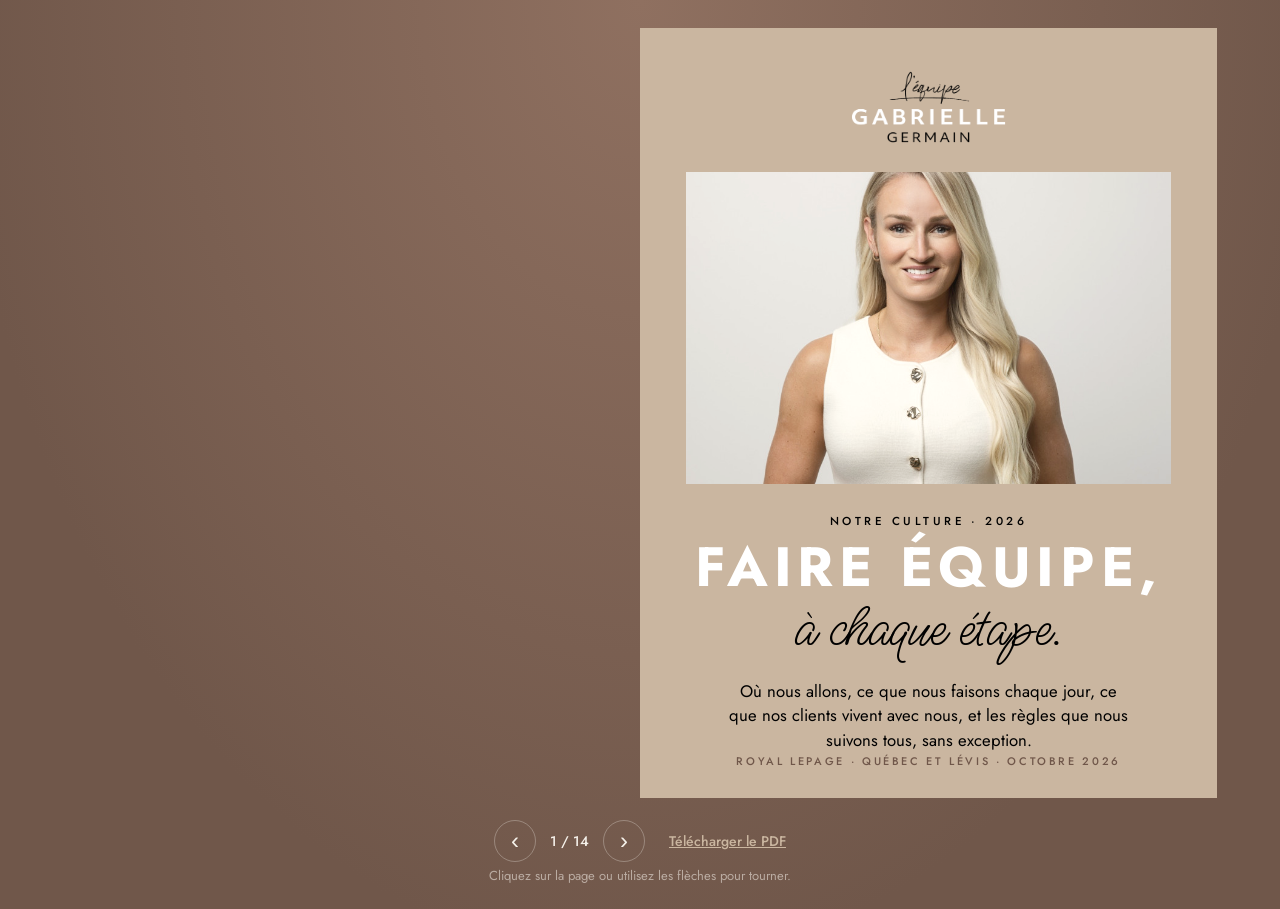
==== docs/culture/index.html @ c02a099d "Image de marque appliquée partout : feuille marque.css (titres Objektiv/Jost en capitales, accroches" ====
<!doctype html>
<html lang="fr">
<head>
<meta charset="utf-8">
<meta name="viewport" content="width=device-width, initial-scale=1">
<meta name="robots" content="noindex, nofollow">
<title>Notre culture · L'équipe Gabrielle Germain</title>
<link href="https://fonts.googleapis.com/css2?family=Jost:wght@300;400;500;600&family=Ms+Madi&family=Playfair+Display:ital,wght@0,400;0,500;0,600;0,700;1,400;1,500&display=swap" rel="stylesheet">
<link rel="stylesheet" href="../ods/magazine.css">
<link rel="stylesheet" href="culture.css">
<link rel="stylesheet" href="../../marque/marque.css">
</head>
<body>

<div class="scene">
  <div class="livre" id="livre">

    <!-- 1 · Couverture -->
    <div class="page couverture" data-density="hard">
      <div class="p-in plein">
        <img class="logo-img" src="../../marque/logo-equipe_fond-moyen.png" alt="L'équipe Gabrielle Germain">
        <div class="encart"><img src="../site/images/gabrielle-equipe.jpg" alt=""></div>
        <div class="couv-txt">
          <p class="sur">Notre culture · 2026</p>
          <h1 class="mega">Faire équipe, <i>à chaque étape.</i></h1>
          <p class="couv-sous">Où nous allons, ce que nous faisons chaque jour, ce que nos clients vivent avec nous, et les règles que nous suivons tous, sans exception.</p>
        </div>
        <p class="couv-pied">Royal LePage · Québec et Lévis · Octobre 2026</p>
      </div>
    </div>

    <!-- 2 · Sommaire -->
    <div class="page">
      <div class="p-in">
        <p class="rubrique">Dans ce numéro</p>
        <h2 class="titre">Notre culture, <i>en 8 temps.</i></h2>
        <ol class="sommaire">
          <li><span>01</span><div><b>La vision</b><small>Là où nous allons</small></div></li>
          <li><span>02</span><div><b>La mission</b><small>Ce que nous faisons chaque jour</small></div></li>
          <li><span>03</span><div><b>La promesse et le positionnement</b><small>Ce que nos clients vivent, et ce qu'on dit de nous</small></div></li>
          <li><span>04</span><div><b>Nos valeurs</b><small>Les 6 valeurs qui guident nos décisions</small></div></li>
          <li><span>05</span><div><b>Nos standards de service</b><small>Ce que chaque client peut attendre de nous</small></div></li>
          <li><span>06</span><div><b>L'expérience client</b><small>Ce que le client doit ressentir</small></div></li>
          <li><span>07</span><div><b>Notre personnalité</b><small>Comment on nous reconnaît</small></div></li>
          <li><span>08</span><div><b>Nos principes de communication</b><small>Les règles que nous suivons tous</small></div></li>
        </ol>
      </div>
      <p class="folio">02</p>
    </div>

    <!-- 3 · 01 La vision -->
    <div class="page">
      <div class="p-in plein aplat sauge">
        <div class="encart"><img src="../site/images/lac-automne.jpg" alt=""></div>
        <div class="sous-encart">
          <p class="rubrique clair">01 · La vision</p>
          <p class="citation">« Que chaque propriété de Québec et de Lévis se vende à sa pleine valeur. »</p>
          <p class="expl">Pas seulement celles de nos clients : nous voulons élever le standard de toute la région. Chaque photo, chaque vidéo, chaque prix proposé et chaque négociation sert la pleine valeur de la propriété.</p>
        </div>
      </div>
      <p class="folio clair">03</p>
    </div>

    <!-- 4 · 02 La mission -->
    <div class="page creme2">
      <div class="p-in">
        <p class="rubrique">02 · La mission</p>
        <h2 class="titre">Ce que nous faisons <i>chaque jour.</i></h2>
        <p class="grande-phrase">Faire équipe avec chaque client, à chaque étape : regarder sa propriété avec les yeux de l'acheteur, bâtir le bon plan, et livrer des résultats au-delà des attentes.</p>
      </div>
      <p class="folio">04</p>
    </div>

    <!-- 5 · 03 La promesse et le positionnement -->
    <div class="page">
      <div class="p-in">
        <p class="rubrique">03 · La promesse et le positionnement</p>
        <h2 class="titre">Ce que nos clients vivent, <i>et ce qu'on dit de nous.</i></h2>
        <div class="cartes">
          <div class="carte"><p class="lbl">Notre promesse</p><h3>« Faire équipe, à chaque étape. »</h3><p>Ce que chaque client vit avec nous, de la première rencontre à la remise des clés.</p></div>
          <div class="carte sauge"><p class="lbl">Notre positionnement</p><h3>« Elle a les outils pour vendre ma propriété, peu importe laquelle. »</h3><p>La phrase que nous voulons entendre dans la bouche de nos clients et des gens de Québec et de Lévis.</p></div>
          <div class="carte toffee"><p class="lbl">Notre façon de faire</p><h3>« On voit votre maison comme l'acheteur la verra. »</h3><p>Avant les photos, avant le prix, nous regardons la propriété avec les yeux de l'acheteur : ce qui lui donne de la valeur, ce qui lui en enlève, ce qu'on peut améliorer.</p></div>
        </div>
      </div>
      <p class="folio">05</p>
    </div>

    <!-- 6 · L'emboîtement -->
    <div class="page encre">
      <div class="p-in">
        <p class="rubrique clair">03 · Comment tout s'emboîte</p>
        <h2 class="titre clair">Une seule histoire, <i>quatre étages.</i></h2>
        <div class="emboite">
          <div><b>Vision</b><span>où nous allons</span></div>
          <div><b>Mission</b><span>ce que nous faisons chaque jour</span></div>
          <div><b>Promesse</b><span>ce que le client vit</span></div>
          <div><b>Positionnement</b><span>ce qu'on dit de nous</span></div>
        </div>
      </div>
      <p class="folio clair">06</p>
    </div>

    <!-- 7 · 04 Nos valeurs -->
    <div class="page creme2">
      <div class="p-in">
        <p class="rubrique">04 · Nos valeurs</p>
        <h2 class="titre">Les 6 valeurs <i>qui guident nos décisions.</i></h2>
        <div class="valeurs6">
          <div><b>Service de qualité, au standard</b><span class="def">Le même niveau d'excellence pour chaque client, peu importe le prix de la propriété.</span><span class="voit">Nos standards de service, appliqués à tous.</span></div>
          <div><b>Ambition</b><span class="def">Nous visons plus haut, pour nos clients et pour nous.</span><span class="voit">Nous cherchons le meilleur prix, pas le plus rapide. Nous nous fixons des objectifs.</span></div>
          <div><b>Équilibre de vie</b><span class="def">Performer sans s'oublier : famille, entraînement, santé.</span><span class="voit">Nous le montrons : la famille, le sport, le vrai quotidien.</span></div>
          <div><b>Proximité</b><span class="def">Une relation humaine, accessible, authentique.</span><span class="voit">Nous répondons vite, nous rassurons, nous expliquons simplement.</span></div>
          <div><b>Engagement</b><span class="def">Présents à chaque étape, jusqu'au bout.</span><span class="voit">De la première rencontre au suivi après la vente.</span></div>
          <div><b>Confiance</b><span class="def">Nous disons les vraies affaires et nous tenons parole.</span><span class="voit">Transparence sur le prix, les délais et les risques.</span></div>
        </div>
      </div>
      <p class="folio">07</p>
    </div>

    <!-- 8 · Nos forces -->
    <div class="page">
      <div class="p-in aplat rose">
        <p class="rubrique clair">04 · Nos forces</p>
        <div class="forces"><span>Proactivité</span><span>Expertise</span><span>Engagement</span></div>
        <p class="texte encre fin">Ce que nous apportons à chaque client, en plus de nos valeurs.</p>
      </div>
      <p class="folio clair">08</p>
    </div>

    <!-- 9 · 05 Nos standards de service -->
    <div class="page">
      <div class="p-in">
        <p class="rubrique">05 · Nos standards de service</p>
        <h2 class="titre">Ce que chaque client <i>peut attendre de nous.</i></h2>
        <ol class="standards">
          <li><span>1</span><div><b>Réponse rapide <span class="aconf">Délai à confirmer</span></b><p>Tout nouveau contact est appelé ou texté le jour même, idéalement dans l'heure ouvrable.</p></div></li>
          <li><span>2</span><div><b>Mise en marché complète, toujours</b><p>Photos HD, vidéo, drone et diffusion sur les réseaux pour chaque inscription.</p></div></li>
          <li><span>3</span><div><b>Retour après chaque visite <span class="aconf">Délai à confirmer</span></b><p>Le vendeur reçoit les commentaires des visiteurs sous 24 à 48 h.</p></div></li>
          <li><span>4</span><div><b>Mise à jour hebdomadaire <span class="aconf">À confirmer</span></b><p>Chaque vendeur reçoit un bilan au moins une fois par semaine.</p></div></li>
          <li><span>5</span><div><b>Un plan clair</b><p>Chaque acheteur repart de la première rencontre avec un plan : budget, secteurs, échéancier.</p></div></li>
          <li><span>6</span><div><b>Après la vente <span class="aconf">À confirmer</span></b><p>Un suivi après la remise des clés, et une demande d'avis Google.</p></div></li>
        </ol>
      </div>
      <p class="folio">09</p>
    </div>

    <!-- 10 · 06 L'expérience client -->
    <div class="page">
      <div class="p-in plein aplat toffee">
        <div class="encart"><img src="../site/images/couple.jpg" alt=""></div>
        <div class="sous-encart">
          <p class="rubrique clair">06 · L'expérience client</p>
          <div class="mots grands"><span>à l'aise</span><span>ensemble</span><span>clair</span></div>
          <p class="texte encre">Le client est à l'aise, nous avançons ensemble, et tout est clair.</p>
          <p class="parole">« On devient une équipe : il faut qu'on s'apprécie, et on avance ensemble. »</p>
        </div>
      </div>
      <p class="folio clair">10</p>
    </div>

    <!-- 11 · 07 Notre personnalité -->
    <div class="page">
      <div class="p-in">
        <p class="rubrique">07 · Notre personnalité</p>
        <h2 class="titre">Comment on <i>nous reconnaît.</i></h2>
        <div class="mots"><span>sérieuse</span><span>chaleureuse</span><span>énergique</span><span>accomplie</span></div>
        <p class="texte">Des gens ambitieux, en équilibre, qui bougent, comme nos clients.</p>
        <p class="texte">Gabrielle reste le visage principal, et l'équipe apparaît régulièrement : c'est la promesse « Faire équipe ».</p>
        <div class="jamais">
          <div><b>Jamais</b><span>« vendeur sous pression »</span></div>
          <div><b>Jamais</b><span>« cute »</span></div>
        </div>
      </div>
      <p class="folio">11</p>
    </div>

    <!-- 12 · 08 Principes (1 et 2) -->
    <div class="page creme2">
      <div class="p-in">
        <p class="rubrique">08 · Nos principes de communication</p>
        <h2 class="titre">Les règles <i>que nous suivons tous.</i></h2>
        <div class="principe">
          <span class="n">Principe 1</span>
          <h3>Parler d'abord de ce qui inquiète</h3>
          <p>Chaque publication commence par une inquiétude que la personne vit déjà (le coût d'un courtier, la facture après l'achat, se retrouver seule devant tant de décisions, le prix à Québec). Puis l'équipe arrive comme la solution.</p>
          <p>Une seule action à la fin : enregistrer, partager, activer l'Alerte ou nous écrire.</p>
        </div>
        <div class="principe">
          <span class="n">Principe 2</span>
          <h3>La voix de l'équipe</h3>
          <p>Toujours le vouvoiement, des phrases courtes. Chaleureuse et posée, jamais vendeuse ni alarmiste. Aucune promesse de résultat, aucun chiffre sans sa source. On ne parle jamais d'un autre courtier. « ✨ » comme petite signature.</p>
        </div>
      </div>
      <p class="folio">12</p>
    </div>

    <!-- 13 · 08 Principes (3) -->
    <div class="page">
      <div class="p-in">
        <p class="rubrique">08 · Nos principes de communication</p>
        <h2 class="titre">Jamais <i>sans accord.</i></h2>
        <div class="principe seul">
          <span class="n">Principe 3</span>
          <p>Le nom, le visage ou le témoignage d'un client : seulement avec son accord écrit.</p>
          <p>L'adresse d'un client : jamais.</p>
          <p>La propriété d'un autre courtier : seulement avec son accord.</p>
          <p>Toujours la mention OACIQ (nom, titre, agence) sur ce qui est promotionnel.</p>
        </div>
        <div class="cta"><p>À retenir</p><b>Faire équipe, à chaque étape.</b></div>
      </div>
      <p class="folio">13</p>
    </div>

    <!-- 14 · Dos -->
    <div class="page couverture dos" data-density="hard">
      <div class="p-in dos-in">
        <img class="logo-img" src="../../marque/logo-equipe_fond-moyen.png" alt="L'équipe Gabrielle Germain">
        <p class="dos-sign">Faire équipe, à chaque étape.</p>
        <p class="dos-site">L'équipe Gabrielle Germain · Royal LePage · Québec et Lévis</p>
      </div>
    </div>

  </div>
</div>

<nav class="commandes" aria-label="Pages">
  <button type="button" id="prec" aria-label="Page précédente">‹</button>
  <span id="compteur">1 / 14</span>
  <button type="button" id="suiv" aria-label="Page suivante">›</button>
  <a id="pdf" href="?impression">Télécharger le PDF</a>
</nav>
<p class="astuce">Cliquez sur la page ou utilisez les flèches pour tourner.</p>

<script src="../vendor/page-flip.browser.js"></script>
<script>
(function () {
  var impression = /[?&]impression/.test(location.search);
  if (impression) {
    document.body.classList.add('impression');
    window.addEventListener('load', function () { setTimeout(function () { window.print(); }, 600); });
    return;
  }
  var livre = document.getElementById('livre');
  var pages = livre.querySelectorAll('.page');
  var flip = new St.PageFlip(livre, {
    width: 560, height: 747, size: 'stretch',
    minWidth: 260, maxWidth: 760, minHeight: 347, maxHeight: 1013,
    showCover: true, usePortrait: true, mobileScrollSupport: true,
    maxShadowOpacity: 0.35, drawShadow: true, flippingTime: 700
  });
  flip.loadFromHTML(pages);
  var compteur = document.getElementById('compteur');
  function maj() { compteur.textContent = (flip.getCurrentPageIndex() + 1) + ' / ' + flip.getPageCount(); }
  flip.on('flip', maj); flip.on('changeOrientation', maj); maj();
  document.getElementById('prec').addEventListener('click', function () { flip.flipPrev(); });
  document.getElementById('suiv').addEventListener('click', function () { flip.flipNext(); });
  document.addEventListener('keydown', function (e) {
    if (e.key === 'ArrowRight') flip.flipNext();
    if (e.key === 'ArrowLeft') flip.flipPrev();
  });
})();
</script>
</body>
</html>
---- docs/ods/magazine.css ----
/* Magazine — Guide des normes de l'image de marque 2021 + gabarits 2025 :
   aplats toffee / sauge / pastel rosé, photo en encart, titres en capitales + accroche manuscrite noire. */
:root{
  --toffee:#CAB6A0; --toffee-f:#B59981; --sauge:#9FACA4; --sauge-f:#81968C;
  --rose:#DCA39A; --rose-f:#CE817B; --creme:#F5F1EA; --titre:#8F7060; --brun:#70574A;
  --encre:#000; --blanc:#FFFFFF;
  --creme2:rgba(202,182,160,.26); --rosep:rgba(220,163,154,.24); --saugep:rgba(159,172,164,.26); --ligne:#CAB6A0;
  --rosef:var(--titre); --doux:var(--brun);
  --pf:'Playfair Display',Georgia,serif; --jo:Jost,system-ui,sans-serif; --al:'Ms Madi',cursive;
}
*{box-sizing:border-box}
html,body{margin:0}
body{background:radial-gradient(ellipse at top,#8F7060 0%,#70574A 75%);min-height:100vh;color:var(--brun);font-family:var(--jo);display:flex;flex-direction:column;align-items:center;overflow-x:hidden}
.scene{width:min(1520px,96vw,calc((100vh - 130px) * 1.5));margin:28px auto 8px;flex:none}
.livre{margin:0 auto}

/* Une page : tout est proportionnel à sa largeur (cqw) */
.page{background:var(--blanc);overflow:hidden;container-type:inline-size;position:relative}
.page.creme2{background:var(--creme2)}
.page.encre,.aplat.sauge{background:var(--sauge);color:var(--encre)}
.aplat.toffee{background:var(--toffee);color:var(--encre)}
.aplat.rose{background:var(--rose);color:var(--encre)}
.p-in{position:absolute;inset:0;padding:8cqw 8cqw 9cqw;font-size:2.55cqw;line-height:1.5;display:flex;flex-direction:column}
.p-in.plein{padding:0}
.folio{position:absolute;bottom:3.4cqw;right:5cqw;margin:0;font:500 2.1cqw var(--jo);letter-spacing:.2em;color:var(--titre)}
.page:nth-child(even) .folio{right:auto;left:5cqw}
.folio.clair{color:rgba(0,0,0,.55)}
.fond{position:absolute;inset:0;width:100%;height:100%;object-fit:cover}
.voile{position:absolute;inset:0;background:linear-gradient(180deg,rgba(112,87,74,.55) 0%,rgba(112,87,74,.15) 40%,rgba(112,87,74,.75) 100%)}
.voile.bas{background:linear-gradient(180deg,rgba(112,87,74,.05) 30%,rgba(112,87,74,.88) 100%)}
.clair{color:var(--blanc)!important}
.clair-doux{color:var(--encre);margin-top:auto}

.rubrique{font:500 1.95cqw var(--jo);letter-spacing:.3em;text-transform:uppercase;color:var(--titre);margin:0 0 2cqw}
.rubrique::after{content:'';display:block;width:16cqw;height:1.6cqw;margin-top:1cqw;background:url(../../marque/trait-long-toffee-fonce.png) left center/contain no-repeat}
.rubrique.clair{color:var(--encre)!important}
.rubrique.clair::after{background-image:url(../../marque/trait-court-noir.png);width:9cqw}
.titre{font:700 5.6cqw/1.08 var(--pf);text-transform:uppercase;margin:0 0 3.4cqw;color:var(--titre)}
.titre i,.mega i{display:block;font:400 6.4cqw/1.05 var(--al);text-transform:none;font-style:normal;color:var(--encre);margin-top:.4cqw;letter-spacing:0}
.mega{font:700 9.6cqw/1 var(--pf);text-transform:uppercase;margin:0;color:var(--blanc)}
.mega i{font-size:10.5cqw}
.titre i.en-ligne{display:inline;font-size:8cqw;margin-left:1.2cqw}
.lbl{font:500 1.85cqw var(--jo);letter-spacing:.24em;text-transform:uppercase;color:var(--titre);margin:3.2cqw 0 1.4cqw}
.chapeau{font:400 3.4cqw/1.45 var(--pf);font-style:italic;color:var(--brun);margin:0}
.citation{font:600 4.4cqw/1.3 var(--pf);color:var(--brun);margin:0 0 3cqw;padding-left:3cqw;border-left:.6cqw solid var(--rose)}
.petit{font-size:2cqw;color:var(--doux);margin-top:auto}
.aconf{display:inline-block;font:600 1.5cqw var(--jo);letter-spacing:.08em;text-transform:uppercase;background:var(--rosep);color:var(--brun);border-radius:99px;padding:.3cqw 1.4cqw;vertical-align:.3cqw;margin-left:.6cqw}

/* Logo officiel (PNG du dossier Image de marque) */
.logo-img{display:block;width:30cqw;height:auto;margin:0 auto}

/* Photo en encart sur aplat, avec le filtre chaud de la marque (#C9B59F) */
.encart{position:absolute;left:8cqw;right:8cqw;top:8cqw;height:58cqw;overflow:hidden}
.encart img{width:100%;height:100%;object-fit:cover;display:block;filter:sepia(.12) saturate(.92)}
.encart::after{content:'';position:absolute;inset:0;background:#C9B59F;mix-blend-mode:soft-light;opacity:.55}

/* Couverture */
.couverture{background:var(--toffee)}
.couverture .logo-img{position:absolute;top:6cqw;left:35cqw}
.couverture .encart{top:25cqw;height:54cqw}
.couv-txt{position:absolute;left:8cqw;right:8cqw;top:84cqw;text-align:center;color:var(--encre)}
.sur{font:500 2cqw var(--jo);letter-spacing:.3em;text-transform:uppercase;margin:0 0 2cqw}
.couv-sous{font:400 2.9cqw/1.45 var(--jo);color:var(--encre);max-width:84%;margin:3cqw auto 0}
.couv-pied{position:absolute;left:0;right:0;bottom:5cqw;text-align:center;margin:0;font:500 1.9cqw var(--jo);letter-spacing:.24em;text-transform:uppercase;color:var(--brun)}

/* Mot de Gabrielle */
.mot{display:grid;grid-template-columns:34% 1fr;gap:5cqw;align-items:start;margin-top:2cqw}
.portrait{width:100%;aspect-ratio:3/4;object-fit:cover;border-radius:0;box-shadow:2cqw 2cqw 0 var(--toffee);filter:sepia(.1) saturate(.94)}
.mot p{margin:0 0 2.2cqw}
.lettrine{font:500 3.5cqw/1.4 var(--pf);color:var(--brun)}
.lettrine::first-letter{font-size:9cqw;float:left;line-height:.85;margin:.6cqw 1.4cqw 0 0;color:var(--rose)}
.signature{font:400 8cqw var(--al)!important;color:var(--encre);margin:2cqw 0 0!important;line-height:1}
.titre-sign{font-size:1.9cqw;color:var(--doux);letter-spacing:.04em}

/* Mission et valeurs */
.bloc-mission{background:var(--blanc);border-radius:0;padding:3cqw 3.4cqw}
.bloc-mission .lbl{margin-top:0}
.bloc-mission p{margin:0}
.valeurs{display:grid;grid-template-columns:repeat(2,1fr);gap:1.6cqw}
.valeurs div{background:var(--blanc);border-top:.6cqw solid var(--rose);border-radius:0;padding:2cqw 2.4cqw}
.valeurs div:nth-child(4n+2),.valeurs div:nth-child(4n+3){border-top-color:var(--sauge)}
.valeurs b{display:block;font:600 3cqw var(--pf);color:var(--brun)}
.valeurs span{display:block;font-size:2.2cqw;color:var(--doux);margin-top:.4cqw}

/* Problématique */
.questions{list-style:none;padding:0;margin:2cqw 0;display:grid;gap:3cqw}
.questions li{display:flex;gap:3cqw;align-items:baseline}
.questions span{font:700 9cqw/1 var(--pf);color:var(--blanc)}
.questions p{margin:0;font:500 4.4cqw/1.25 var(--pf);font-style:italic;color:var(--encre)}

/* Offre */
.inclus{list-style:none;padding:0;margin:0;display:grid;gap:1.8cqw}
.inclus li{padding-left:5cqw;position:relative;font-size:2.35cqw;color:var(--doux)}
.inclus li::before{content:'';position:absolute;left:0;top:.6cqw;width:2.6cqw;height:2.6cqw;border-radius:50%;background:var(--rosep);box-shadow:inset 0 0 0 .5cqw var(--rose)}
.inclus b{display:block;color:var(--brun);font-weight:600;font-size:2.6cqw}

/* Outils */
.outils,.promesse{position:absolute;left:8cqw;right:8cqw;top:71cqw}
.outils .titre{font-size:4.6cqw}.outils .titre i{font-size:5.6cqw}
.outils-liste{display:flex;flex-wrap:wrap;gap:1.6cqw}
.outils-liste span{font:500 2.2cqw var(--jo);color:var(--brun);background:var(--creme);border-radius:0;padding:1.1cqw 2.4cqw}

/* Processus et plan */
.etapes,.plan{list-style:none;padding:0;margin:0;display:grid;gap:2.4cqw}
.etapes li,.plan li{display:grid;grid-template-columns:12cqw 1fr;gap:3cqw;align-items:start;border-top:1px solid var(--ligne);padding-top:2.2cqw}
.etapes span{font:700 7cqw/1 var(--pf);color:var(--rose)}
.plan span{font:500 2cqw var(--jo);letter-spacing:.14em;text-transform:uppercase;color:var(--titre);padding-top:.8cqw}
.etapes b,.plan b{font:600 3.2cqw/1.25 var(--pf);color:var(--brun)}
.etapes p,.plan p{margin:.6cqw 0 0;font-size:2.3cqw;color:var(--doux)}
.plan{gap:1.6cqw}.plan li{padding-top:1.6cqw}

/* Tarifs */
.tarif{background:var(--sauge);color:var(--encre);border-radius:0;padding:4cqw;text-align:center;margin-top:1cqw}
.tarif-chiffre{font:700 11cqw/1 var(--pf);margin:0;color:var(--blanc)}
.tarif-chiffre small{font-size:4cqw;color:var(--blanc)}
.tarif-sous{margin:1.6cqw 0 0;color:var(--encre)}
.facteurs{display:grid;grid-template-columns:repeat(2,1fr);gap:1.6cqw}
.facteurs div{background:var(--blanc);border-radius:0;padding:2.2cqw 2.6cqw;font-size:2.4cqw}
.facteurs b{font-weight:500}

/* Entente */
.engagements,.demandes{list-style:none;padding:0;margin:0;display:grid;gap:1.5cqw}
.engagements li{padding-left:5cqw;position:relative;font-size:2.45cqw}
.engagements li::before{content:'✓';position:absolute;left:0;top:-.2cqw;color:var(--rose-f);font-weight:600;font-size:3cqw}
.demandes li{padding-left:5cqw;position:relative;font-size:2.4cqw;color:var(--doux)}
.demandes li::before{content:'';position:absolute;left:.6cqw;top:1.4cqw;width:2cqw;height:.5cqw;background:var(--rose);border-radius:1cqw}

/* Preuves */
.chiffres{display:grid;grid-template-columns:repeat(3,1fr);gap:1.6cqw;margin-bottom:2.4cqw}
.chiffres div{background:var(--toffee);border-radius:0;padding:2cqw;text-align:center}
.chiffres div:nth-child(2){background:var(--sauge)}.chiffres div:nth-child(3){background:var(--rose)}
.chiffres b{display:block;font:700 5.4cqw/1.1 var(--pf);color:var(--blanc)}
.chiffres span{color:var(--encre)!important}
.chiffres span{font-size:1.9cqw;color:var(--doux)}
.ventes{width:100%;border-collapse:collapse;font-size:2.05cqw}
.ventes th{text-align:left;font:600 1.6cqw var(--jo);letter-spacing:.14em;text-transform:uppercase;color:var(--titre);padding:0 0 1cqw;border-bottom:1px solid var(--ligne)}
.ventes td{padding:.85cqw 0;border-bottom:1px solid var(--ligne)}
.ventes td:nth-child(3){font-weight:600}
.temoin{margin:0 0 2.4cqw;font:400 2.6cqw/1.5 var(--pf);font-style:italic;color:var(--brun);position:relative}
.temoin.grand{font-size:3.3cqw;color:var(--brun);padding-top:5cqw}
.temoin.grand::before{content:'“';position:absolute;top:-3cqw;left:-1cqw;font:500 14cqw/1 var(--pf);color:var(--rose)}
.temoin cite{display:block;margin-top:1.2cqw;font:500 1.9cqw var(--jo);font-style:normal;letter-spacing:.2em;text-transform:uppercase;color:var(--titre)}
.distinctions{display:grid;grid-template-columns:repeat(2,1fr);gap:1.4cqw}
.distinctions div{background:var(--blanc);border-radius:0;padding:1.8cqw 2.2cqw}
.distinctions b{display:block;font:600 3cqw var(--pf);color:var(--brun)}
.distinctions span{font-size:2cqw;color:var(--doux)}

/* Promesse */
.promesse-mots{display:flex;gap:1.6cqw;margin:4cqw 0 3cqw}
.promesse-mots span{font:600 3cqw var(--pf);text-transform:uppercase;letter-spacing:.04em;color:var(--brun);background:var(--creme);padding:1.1cqw 2.6cqw}
.promesse .mega{font-size:7.6cqw}.promesse .mega i{font-size:8.4cqw}

/* Investissement */
.invest{background:var(--creme2);border-radius:0;padding:2.2cqw 2.8cqw;margin-top:2.6cqw;font-size:2.35cqw}
.invest p{margin:0}
.cta{margin-top:auto;background:var(--toffee);color:var(--encre);border-radius:0;padding:3cqw 3.4cqw;display:flex;flex-direction:column;gap:.6cqw}
.cta p{margin:0;font:500 1.8cqw var(--jo);letter-spacing:.24em;text-transform:uppercase;color:var(--encre)}
.cta b{font:700 4.2cqw var(--pf);text-transform:uppercase;color:var(--blanc)}

/* Dos */
.dos-in{background:var(--toffee);color:var(--encre);align-items:center;justify-content:center;text-align:center;gap:4cqw}
.dos-in .logo-img{width:36cqw}
.dos-sign{font:400 7.4cqw var(--al);color:var(--encre);margin:0}
.dos-in::after{content:'';position:absolute;left:0;right:0;bottom:0;height:14cqw;background:url(../../marque/motif-maison-twist-horizontal-toffee.png) center/90cqw auto repeat-x}
.contacts{display:grid;gap:3cqw}
.contacts div{display:flex;flex-direction:column;gap:.4cqw}
.contacts b{font:700 3.2cqw var(--pf);text-transform:uppercase;letter-spacing:.03em;color:var(--blanc)}
.contacts span{font-size:2.2cqw;color:var(--encre)}
.dos-site{font:500 2cqw var(--jo);letter-spacing:.24em;text-transform:uppercase;color:var(--brun);margin:0;position:relative;z-index:1}

/* Commandes */
.commandes{display:flex;align-items:center;gap:14px;margin:14px 0 4px;color:var(--creme);font:500 14px var(--jo)}
.commandes button{width:42px;height:42px;border-radius:50%;border:1px solid rgba(245,241,234,.3);background:transparent;color:var(--creme);font-size:24px;line-height:1;cursor:pointer}
.commandes button:hover{background:rgba(245,241,234,.1)}
.commandes a{color:var(--toffee);margin-left:10px}
.astuce{color:rgba(245,241,234,.55);font:400 13px var(--jo);margin:0 0 24px;text-align:center;padding:0 16px}
@media (max-width:640px){.scene{margin-top:16px}}

/* Version PDF : toutes les pages, une par feuille */
body.impression{background:#fff;display:block}
body.impression .commandes,body.impression .astuce{display:none}
body.impression .scene{width:auto;margin:0}
body.impression .page{width:560px;height:747px;margin:0 auto 24px;box-shadow:0 0 0 1px #CAB6A0}
@media print{
  @page{size:5.6in 7.47in;margin:0}
  body.impression .page{width:5.6in;height:7.47in;margin:0;box-shadow:none;break-after:page;-webkit-print-color-adjust:exact;print-color-adjust:exact}
}

@media (max-width:700px){.scene{width:min(96vw,calc((100vh - 130px) * .75))}}
---- docs/culture/culture.css ----
/* Culture en magazine : s'appuie sur ../ods/magazine.css, ajoute seulement ce qui est propre à ce document. */
.sous-encart{position:absolute;left:8cqw;right:8cqw;top:69cqw;bottom:9cqw;display:flex;flex-direction:column}
.sous-encart .titre{color:var(--encre)}
.sous-encart .citation{color:var(--encre);border-left-color:var(--blanc);font-size:3.9cqw}
.expl{font-size:2.45cqw;color:var(--encre);margin:0}

/* Sommaire */
.sommaire{list-style:none;padding:0;margin:1cqw 0 0;display:grid;gap:0}
.sommaire li{display:grid;grid-template-columns:9cqw 1fr;gap:2cqw;align-items:baseline;border-top:1px solid var(--ligne);padding:1.9cqw 0}
.sommaire li:last-child{border-bottom:1px solid var(--ligne)}
.sommaire span{font:700 4.6cqw/1 var(--pf);color:var(--rose)}
.sommaire b{display:block;font:600 3cqw/1.2 var(--pf);color:var(--brun)}
.sommaire small{display:block;font-size:2.05cqw;color:var(--doux);margin-top:.4cqw}

/* Mission : une seule grande phrase */
.grande-phrase{font:600 5.2cqw/1.25 var(--pf);color:var(--brun);margin:auto 0;padding-left:4cqw;border-left:.8cqw solid var(--rose)}
.grande-phrase::before{content:'“';display:block;font:500 16cqw/.6 var(--pf);color:var(--rose);margin:0 0 1cqw -1cqw}

/* Cartes */
.cartes{display:grid;gap:2cqw}
.cartes.deux{grid-template-columns:1fr 1fr}
.carte{background:var(--blanc);border-top:.6cqw solid var(--rose);padding:2.6cqw 3cqw}
.carte.sauge{border-top-color:var(--sauge)}
.carte.toffee{border-top-color:var(--toffee)}
.carte .lbl{margin-top:0}
.carte h3{font:600 3.2cqw/1.3 var(--pf);color:var(--brun);margin:0 0 1.2cqw}
.carte p{margin:0 0 1cqw;font-size:2.25cqw;color:var(--doux)}
.carte p:last-child{margin-bottom:0}

/* L'emboîtement vision → positionnement */
.emboite{display:grid;gap:2cqw;margin-top:auto}
.emboite div{display:flex;justify-content:space-between;align-items:baseline;gap:3cqw;background:var(--blanc);padding:2.6cqw 3.4cqw}
.emboite div:nth-child(2){margin-left:5cqw}.emboite div:nth-child(3){margin-left:10cqw}.emboite div:nth-child(4){margin-left:15cqw}
.emboite b{font:700 3.6cqw var(--pf);text-transform:uppercase;color:var(--brun)}
.emboite span{font-size:2.3cqw;color:var(--encre);text-align:right}

/* Valeurs */
.valeurs6{display:grid;grid-template-columns:1fr 1fr;gap:1.8cqw}
.valeurs6 div{background:var(--blanc);border-top:.6cqw solid var(--rose);padding:2.2cqw 2.6cqw}
.valeurs6 div:nth-child(4n+2),.valeurs6 div:nth-child(4n+3){border-top-color:var(--sauge)}
.valeurs6 b{display:block;font:600 2.9cqw/1.2 var(--pf);color:var(--brun);margin-bottom:.8cqw}
.valeurs6 .def{display:block;font-size:2.15cqw;color:var(--brun);margin-bottom:.8cqw}
.valeurs6 .voit{display:block;font-size:1.95cqw;color:var(--doux);font-style:italic}

/* Forces */
.forces{display:flex;flex-direction:column;gap:3cqw;margin:auto 0 5cqw}
.forces span:nth-child(2){padding-left:8cqw}.forces span:nth-child(3){padding-left:16cqw}
.texte.fin{margin-bottom:auto}
.forces span{font:700 7.4cqw/1 var(--pf);text-transform:uppercase;color:var(--blanc)}

/* Mots (expérience, personnalité) */
.mots{display:flex;flex-wrap:wrap;gap:1.6cqw;margin:2cqw 0 3.4cqw}
.mots span{font:600 3.2cqw var(--pf);text-transform:uppercase;letter-spacing:.04em;color:var(--brun);background:var(--creme);padding:1.2cqw 2.8cqw}
.mots.grands span{font-size:4.6cqw;background:var(--blanc)}
.texte{font-size:2.55cqw;color:var(--brun);margin:0 0 2cqw}
.texte.encre{color:var(--encre)}
.parole{font:400 3.3cqw/1.45 var(--pf);font-style:italic;color:var(--encre);margin:0}

/* Personnalité : jamais… */
.jamais{display:flex;gap:2cqw;margin-top:auto}
.jamais div{flex:1;background:var(--creme2);padding:2.4cqw 2.8cqw}
.jamais b{display:block;font:500 1.8cqw var(--jo);letter-spacing:.2em;text-transform:uppercase;color:var(--titre);margin-bottom:.6cqw}
.jamais span{font:600 3cqw var(--pf);color:var(--brun)}

/* Standards (variante de .plan) */
.standards{list-style:none;padding:0;margin:0;display:grid;gap:1.7cqw}
.standards li{display:grid;grid-template-columns:8cqw 1fr;gap:2.6cqw;align-items:start;border-top:1px solid var(--ligne);padding-top:1.7cqw}
.standards li>span{font:700 6cqw/1 var(--pf);color:var(--rose)}
.standards b{font:600 3cqw/1.25 var(--pf);color:var(--brun)}
.standards p{margin:.5cqw 0 0;font-size:2.2cqw;color:var(--doux)}

/* Principes */
.principe{margin-bottom:3cqw}
.principe.seul{margin-top:4cqw}
.principe.seul p{font-size:2.8cqw;border-top:1px solid var(--ligne);padding-top:1.6cqw}
.principe h3{font:700 3.8cqw/1.2 var(--pf);color:var(--brun);margin:0 0 1.4cqw}
.principe p{font-size:2.35cqw;color:var(--doux);margin:0 0 1.2cqw}
.principe .n{display:block;font:500 1.85cqw var(--jo);letter-spacing:.24em;text-transform:uppercase;color:var(--titre);margin-bottom:.8cqw}
---- marque/marque.css ----
/* ==========================================================================
   Image de marque de Gabrielle Germain — à charger EN DERNIER sur chaque page.
   Source : Guide des normes de l'image de marque 2021 (Agence M), p. 18-21.

   Couleurs officielles (rien d'autre) :
     toffee #CAB6A0 (+ foncé #B59981) · sauge #9FACA4 (+ foncé #81968C)
     pastel rosé #DCA39A (+ foncé #CE817B) · lait frappé #F5F1EA
     noisette #8F7060 · terre d'ombre #70574A · blanc · noir (accroches seulement)
   Typographie :
     Titres  : Objektiv Mk1 Bold, HAUT DE CASSE, approche 100 → Jost 700, .1em
     Secondaire : Ambroise Bold → Playfair Display
     Accroches : Saturday Rock, toujours en noir → Ms Madi
     Paragraphes : terre d'ombre sur fond blanc, casse de la phrase, Regular
   ========================================================================== */
:root{
  --gg-toffee:#CAB6A0; --gg-toffee-f:#B59981; --gg-sauge:#9FACA4; --gg-sauge-f:#81968C;
  --gg-rose:#DCA39A; --gg-rose-f:#CE817B; --gg-lait:#F5F1EA; --gg-noisette:#8F7060; --gg-terre:#70574A;
  --gg-titre:Jost,'Objektiv Mk1',system-ui,sans-serif;
  --gg-second:'Playfair Display','Ambroise',Georgia,serif;
  --gg-accroche:'Ms Madi','Saturday Rock',cursive;
}

/* Titres principaux : Objektiv Bold en capitales, approche 100 */
h1,h2,
.titre,.mega,.couv h1,.y-type-titre,.offre-tete h2{
  font-family:var(--gg-titre)!important;
  font-weight:700!important;
  text-transform:uppercase;
  letter-spacing:.1em!important;
}
/* L'accroche dans un titre (<i>) : Saturday Rock, toujours en noir, casse normale */
h1 i,h2 i,.titre i,.mega i{
  font-family:var(--gg-accroche)!important;
  font-weight:400!important;
  font-style:normal!important;
  text-transform:none!important;
  letter-spacing:0!important;
  color:#000!important;
}
/* Sous-titres : police secondaire (Ambroise) */
h3{font-family:var(--gg-second)}
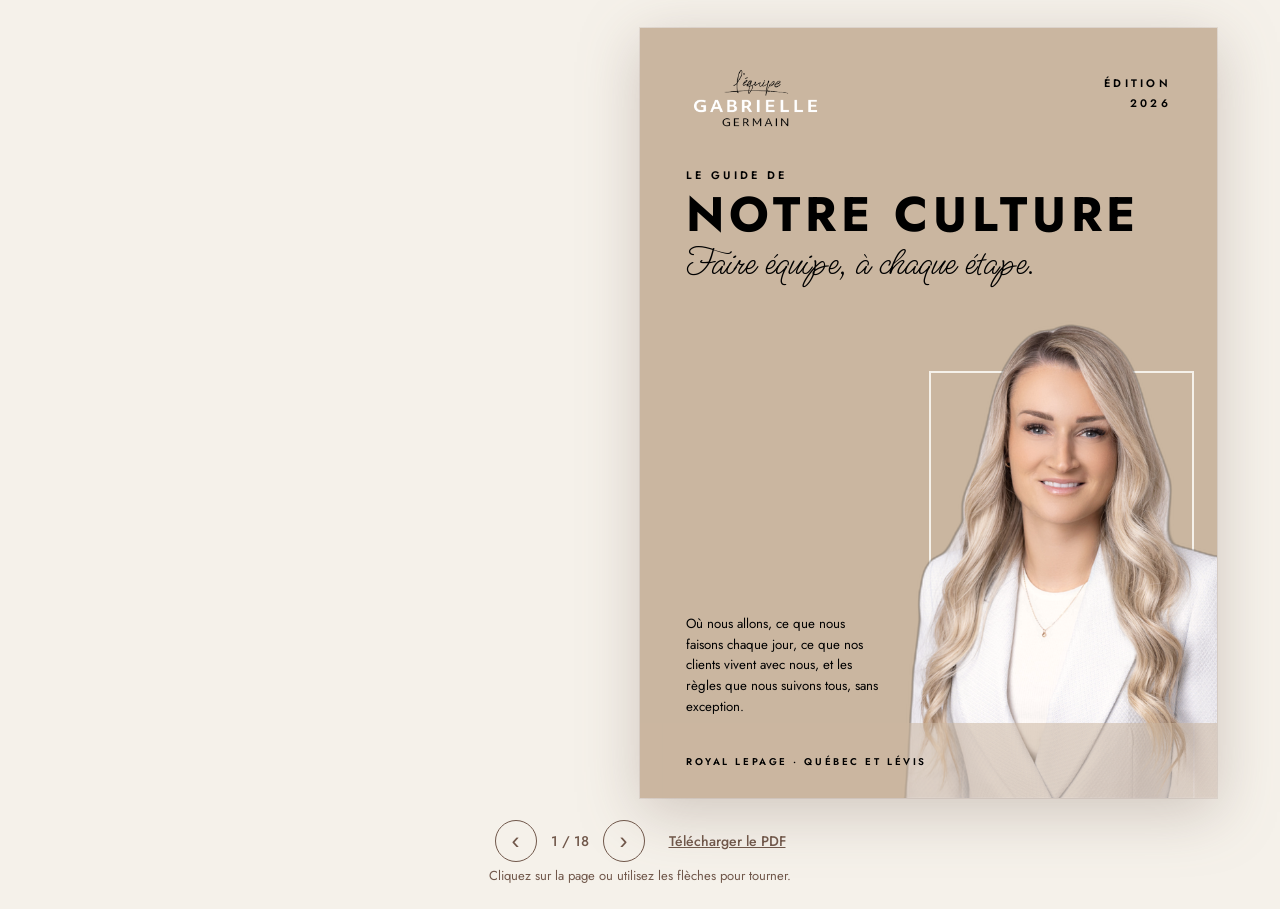
==== commit d15dbb4c: "Culture : nouveau design magazine de 18 pages (couverture détourée, En mode immobilier, pictos et tr" ====
--- a/docs/culture/index.html
+++ b/docs/culture/index.html
@@ -17,153 +17,207 @@
 
     <!-- 1 · Couverture -->
     <div class="page couverture" data-density="hard">
-      <div class="p-in plein">
+      <div class="couv-c">
         <img class="logo-img" src="../../marque/logo-equipe_fond-moyen.png" alt="L'équipe Gabrielle Germain">
-        <div class="encart"><img src="../site/images/gabrielle-equipe.jpg" alt=""></div>
-        <div class="couv-txt">
-          <p class="sur">Notre culture · 2026</p>
-          <h1 class="mega">Faire équipe, <i>à chaque étape.</i></h1>
-          <p class="couv-sous">Où nous allons, ce que nous faisons chaque jour, ce que nos clients vivent avec nous, et les règles que nous suivons tous, sans exception.</p>
-        </div>
-        <p class="couv-pied">Royal LePage · Québec et Lévis · Octobre 2026</p>
+        <p class="edition">Édition<br>2026</p>
+        <div class="titre-c">
+          <p class="sur">Le guide de</p>
+          <h1>Notre culture</h1>
+          <p class="script moyen">Faire équipe, à chaque étape.</p>
+        </div>
+        <div class="cadre" aria-hidden="true"></div>
+        <img class="portrait-d" src="../site/images/gabrielle-detoure.png" alt="Gabrielle Germain">
+        <p class="sous">Où nous allons, ce que nous faisons chaque jour, ce que nos clients vivent avec nous, et les règles que nous suivons tous, sans exception.</p>
+        <div class="motif-bas"></div>
+        <p class="pied">Royal LePage · Québec et Lévis</p>
       </div>
     </div>
 
     <!-- 2 · Sommaire -->
-    <div class="page">
+    <div class="page lait">
       <div class="p-in">
         <p class="rubrique">Dans ce numéro</p>
-        <h2 class="titre">Notre culture, <i>en 8 temps.</i></h2>
-        <ol class="sommaire">
-          <li><span>01</span><div><b>La vision</b><small>Là où nous allons</small></div></li>
-          <li><span>02</span><div><b>La mission</b><small>Ce que nous faisons chaque jour</small></div></li>
-          <li><span>03</span><div><b>La promesse et le positionnement</b><small>Ce que nos clients vivent, et ce qu'on dit de nous</small></div></li>
-          <li><span>04</span><div><b>Nos valeurs</b><small>Les 6 valeurs qui guident nos décisions</small></div></li>
-          <li><span>05</span><div><b>Nos standards de service</b><small>Ce que chaque client peut attendre de nous</small></div></li>
-          <li><span>06</span><div><b>L'expérience client</b><small>Ce que le client doit ressentir</small></div></li>
-          <li><span>07</span><div><b>Notre personnalité</b><small>Comment on nous reconnaît</small></div></li>
-          <li><span>08</span><div><b>Nos principes de communication</b><small>Les règles que nous suivons tous</small></div></li>
-        </ol>
+        <h2 class="titre">Notre culture <i>en 8 temps.</i></h2>
+        <div class="somm">
+          <ol class="sommaire">
+            <li><span>01</span><div><b>La vision</b><small>Là où nous allons</small></div></li>
+            <li><span>02</span><div><b>La mission</b><small>Ce que nous faisons chaque jour</small></div></li>
+            <li><span>03</span><div><b>La promesse et le positionnement</b><small>Ce que nos clients vivent, et ce qu'on dit de nous</small></div></li>
+            <li><span>04</span><div><b>Nos valeurs</b><small>Les 6 valeurs qui guident nos décisions</small></div></li>
+            <li><span>05</span><div><b>Nos standards de service</b><small>Ce que chaque client peut attendre de nous</small></div></li>
+            <li><span>06</span><div><b>L'expérience client</b><small>Ce que le client doit ressentir</small></div></li>
+            <li><span>07</span><div><b>Notre personnalité</b><small>Comment on nous reconnaît</small></div></li>
+            <li><span>08</span><div><b>Nos principes de communication</b><small>Les règles que nous suivons tous</small></div></li>
+          </ol>
+          <div class="somm-photo">
+            <div class="photo"><img src="../site/images/gabrielle-equipe.jpg" alt=""></div>
+            <img class="picto" src="../../marque/maison-toffee-fonce.png" alt="">
+          </div>
+        </div>
       </div>
       <p class="folio">02</p>
     </div>
 
-    <!-- 3 · 01 La vision -->
-    <div class="page">
-      <div class="p-in plein aplat sauge">
-        <div class="encart"><img src="../site/images/lac-automne.jpg" alt=""></div>
-        <div class="sous-encart">
-          <p class="rubrique clair">01 · La vision</p>
-          <p class="citation">« Que chaque propriété de Québec et de Lévis se vende à sa pleine valeur. »</p>
-          <p class="expl">Pas seulement celles de nos clients : nous voulons élever le standard de toute la région. Chaque photo, chaque vidéo, chaque prix proposé et chaque négociation sert la pleine valeur de la propriété.</p>
-        </div>
-      </div>
-      <p class="folio clair">03</p>
-    </div>
-
-    <!-- 4 · 02 La mission -->
-    <div class="page creme2">
+    <!-- 3 · En mode immobilier -->
+    <div class="page lait">
+      <div class="p-in centre">
+        <div class="enmode">
+          <img src="../../marque/en-mode_fond-pale.png" alt="En mode immobilier">
+          <span class="trait toffee centre"></span>
+          <p class="script">Faire équipe, à chaque étape.</p>
+        </div>
+      </div>
+    </div>
+
+    <!-- 4 · 01 La vision -->
+    <div class="page vision">
+      <div class="photo"><img src="../site/images/lac-automne.jpg" alt=""></div>
+      <div class="bande">
+        <img class="sapin" src="../../marque/sapin-sauge-fonce.png" alt="">
+        <p class="rubrique clair">01 · La vision · Là où nous allons</p>
+        <p class="grande">« Que chaque propriété de Québec et de Lévis se vende à sa pleine valeur. »</p>
+        <p class="expl">Pas seulement celles de nos clients : nous voulons élever le standard de toute la région. Chaque photo, chaque vidéo, chaque prix proposé et chaque négociation sert la pleine valeur de la propriété.</p>
+      </div>
+      <p class="folio clair">04</p>
+    </div>
+
+    <!-- 5 · 02 La mission -->
+    <div class="page lait">
+      <span class="chap" aria-hidden="true">02</span>
       <div class="p-in">
         <p class="rubrique">02 · La mission</p>
         <h2 class="titre">Ce que nous faisons <i>chaque jour.</i></h2>
-        <p class="grande-phrase">Faire équipe avec chaque client, à chaque étape : regarder sa propriété avec les yeux de l'acheteur, bâtir le bon plan, et livrer des résultats au-delà des attentes.</p>
-      </div>
-      <p class="folio">04</p>
-    </div>
-
-    <!-- 5 · 03 La promesse et le positionnement -->
-    <div class="page">
-      <div class="p-in">
-        <p class="rubrique">03 · La promesse et le positionnement</p>
-        <h2 class="titre">Ce que nos clients vivent, <i>et ce qu'on dit de nous.</i></h2>
-        <div class="cartes">
-          <div class="carte"><p class="lbl">Notre promesse</p><h3>« Faire équipe, à chaque étape. »</h3><p>Ce que chaque client vit avec nous, de la première rencontre à la remise des clés.</p></div>
-          <div class="carte sauge"><p class="lbl">Notre positionnement</p><h3>« Elle a les outils pour vendre ma propriété, peu importe laquelle. »</h3><p>La phrase que nous voulons entendre dans la bouche de nos clients et des gens de Québec et de Lévis.</p></div>
-          <div class="carte toffee"><p class="lbl">Notre façon de faire</p><h3>« On voit votre maison comme l'acheteur la verra. »</h3><p>Avant les photos, avant le prix, nous regardons la propriété avec les yeux de l'acheteur : ce qui lui donne de la valeur, ce qui lui en enlève, ce qu'on peut améliorer.</p></div>
+        <p class="guillemet" aria-hidden="true">“</p>
+        <p class="mission-phrase">Faire équipe avec chaque client, à chaque étape : regarder sa propriété avec les yeux de l'acheteur, bâtir le bon plan, et livrer des résultats au-delà des attentes.</p>
+        <div class="trois">
+          <div><img src="../../marque/maison-pastel-rose-fonce.png" alt=""><b>Regarder</b><span>sa propriété avec les yeux de l'acheteur</span></div>
+          <div><img src="../../marque/fleche-sauge-fonce.png" alt=""><b>Bâtir</b><span>le bon plan</span></div>
+          <div><img src="../../marque/maison-toffee-fonce.png" alt=""><b>Livrer</b><span>des résultats au-delà des attentes</span></div>
         </div>
       </div>
       <p class="folio">05</p>
     </div>
 
-    <!-- 6 · L'emboîtement -->
-    <div class="page encre">
-      <div class="p-in">
+    <!-- 6 · 03 La promesse -->
+    <div class="page rose">
+      <div class="p-in centre promesse-p">
+        <p class="sur">03 · Notre promesse</p>
+        <span class="trait toffee centre"></span>
+        <p class="geant">Faire équipe,</p>
+        <p class="script">à chaque étape.</p>
+        <p class="texte">Ce que chaque client vit avec nous, de la première rencontre à la remise des clés.</p>
+        <span class="trait toffee centre" style="margin-top:5cqw"></span>
+      </div>
+      <p class="folio clair">06</p>
+    </div>
+
+    <!-- 7 · 03 Positionnement et façon de faire -->
+    <div class="page lait positionnement">
+      <div class="p-in" style="bottom:30cqw">
+        <p class="rubrique">03 · Le positionnement</p>
+        <h2 class="titre">Ce qu'on dit <i>de nous.</i></h2>
+        <div class="cite-bloc"><p class="lbl">Notre positionnement</p><h3>« Elle a les outils pour vendre ma propriété, peu importe laquelle. »</h3><p>La phrase que nous voulons entendre dans la bouche de nos clients et des gens de Québec et de Lévis.</p></div>
+        <div class="cite-bloc toffee"><p class="lbl">Notre façon de faire</p><h3>« On voit votre maison comme l'acheteur la verra. »</h3><p>Avant les photos, avant le prix, nous regardons la propriété avec les yeux de l'acheteur : ce qui lui donne de la valeur, ce qui lui en enlève, ce qu'on peut améliorer.</p></div>
+      </div>
+      <div class="photo"><img src="../site/images/salon.jpg" alt=""></div>
+      <p class="folio clair">07</p>
+    </div>
+
+    <!-- 8 · Comment tout s'emboîte -->
+    <div class="page sauge">
+      <div class="p-in noir">
         <p class="rubrique clair">03 · Comment tout s'emboîte</p>
         <h2 class="titre clair">Une seule histoire, <i>quatre étages.</i></h2>
-        <div class="emboite">
-          <div><b>Vision</b><span>où nous allons</span></div>
-          <div><b>Mission</b><span>ce que nous faisons chaque jour</span></div>
-          <div><b>Promesse</b><span>ce que le client vit</span></div>
-          <div><b>Positionnement</b><span>ce qu'on dit de nous</span></div>
-        </div>
-      </div>
-      <p class="folio clair">06</p>
-    </div>
-
-    <!-- 7 · 04 Nos valeurs -->
-    <div class="page creme2">
+        <div class="escalier">
+          <div><img src="../../marque/sapin-sauge-fonce.png" alt=""><b>Vision</b><span>où nous allons</span></div>
+          <div><img src="../../marque/fleche-sauge-fonce.png" alt=""><b>Mission</b><span>ce que nous faisons chaque jour</span></div>
+          <div><img src="../../marque/maison-sauge-fonce.png" alt=""><b>Promesse</b><span>ce que le client vit</span></div>
+          <div><img src="../../marque/maison-sauge-fonce.png" alt=""><b>Positionnement</b><span>ce qu'on dit de nous</span></div>
+        </div>
+      </div>
+      <p class="folio clair">08</p>
+    </div>
+
+    <!-- 9 · 04 Valeurs 1-3 -->
+    <div class="page">
+      <span class="chap" aria-hidden="true">04</span>
       <div class="p-in">
         <p class="rubrique">04 · Nos valeurs</p>
         <h2 class="titre">Les 6 valeurs <i>qui guident nos décisions.</i></h2>
-        <div class="valeurs6">
-          <div><b>Service de qualité, au standard</b><span class="def">Le même niveau d'excellence pour chaque client, peu importe le prix de la propriété.</span><span class="voit">Nos standards de service, appliqués à tous.</span></div>
-          <div><b>Ambition</b><span class="def">Nous visons plus haut, pour nos clients et pour nous.</span><span class="voit">Nous cherchons le meilleur prix, pas le plus rapide. Nous nous fixons des objectifs.</span></div>
-          <div><b>Équilibre de vie</b><span class="def">Performer sans s'oublier : famille, entraînement, santé.</span><span class="voit">Nous le montrons : la famille, le sport, le vrai quotidien.</span></div>
-          <div><b>Proximité</b><span class="def">Une relation humaine, accessible, authentique.</span><span class="voit">Nous répondons vite, nous rassurons, nous expliquons simplement.</span></div>
-          <div><b>Engagement</b><span class="def">Présents à chaque étape, jusqu'au bout.</span><span class="voit">De la première rencontre au suivi après la vente.</span></div>
-          <div><b>Confiance</b><span class="def">Nous disons les vraies affaires et nous tenons parole.</span><span class="voit">Transparence sur le prix, les délais et les risques.</span></div>
-        </div>
-      </div>
-      <p class="folio">07</p>
-    </div>
-
-    <!-- 8 · Nos forces -->
-    <div class="page">
-      <div class="p-in aplat rose">
+        <div class="valeurs-liste">
+          <div class="valeur-l"><span class="nb">1</span><div><h3>Service de qualité, au standard</h3><p class="def">Le même niveau d'excellence pour chaque client, peu importe le prix de la propriété.</p><p class="voit">Nos standards de service, appliqués à tous.</p></div></div>
+          <div class="valeur-l"><span class="nb">2</span><div><h3>Ambition</h3><p class="def">Nous visons plus haut, pour nos clients et pour nous.</p><p class="voit">Nous cherchons le meilleur prix, pas le plus rapide. Nous nous fixons des objectifs.</p></div></div>
+          <div class="valeur-l"><span class="nb">3</span><div><h3>Équilibre de vie</h3><p class="def">Performer sans s'oublier : famille, entraînement, santé.</p><p class="voit">Nous le montrons : la famille, le sport, le vrai quotidien.</p></div></div>
+        </div>
+      </div>
+      <p class="folio">09</p>
+    </div>
+
+    <!-- 10 · 04 Valeurs 4-6 -->
+    <div class="page lait positionnement">
+      <div class="photo" style="top:0;bottom:auto;height:30cqw"><img src="../site/images/cuisine.jpg" alt=""></div>
+      <div class="p-in" style="top:30cqw">
+        <p class="rubrique">04 · Nos valeurs (suite)</p>
+        <div class="valeurs-liste">
+          <div class="valeur-l"><span class="nb">4</span><div><h3>Proximité</h3><p class="def">Une relation humaine, accessible, authentique.</p><p class="voit">Nous répondons vite, nous rassurons, nous expliquons simplement.</p></div></div>
+          <div class="valeur-l"><span class="nb">5</span><div><h3>Engagement</h3><p class="def">Présents à chaque étape, jusqu'au bout.</p><p class="voit">De la première rencontre au suivi après la vente.</p></div></div>
+          <div class="valeur-l"><span class="nb">6</span><div><h3>Confiance</h3><p class="def">Nous disons les vraies affaires et nous tenons parole.</p><p class="voit">Transparence sur le prix, les délais et les risques.</p></div></div>
+        </div>
+      </div>
+      <p class="folio">10</p>
+    </div>
+
+    <!-- 11 · Nos forces -->
+    <div class="page toffee">
+      <div class="p-in noir">
         <p class="rubrique clair">04 · Nos forces</p>
-        <div class="forces"><span>Proactivité</span><span>Expertise</span><span>Engagement</span></div>
-        <p class="texte encre fin">Ce que nous apportons à chaque client, en plus de nos valeurs.</p>
-      </div>
-      <p class="folio clair">08</p>
-    </div>
-
-    <!-- 9 · 05 Nos standards de service -->
-    <div class="page">
+        <div class="forces-g">
+          <div><img src="../../marque/fleche-toffee-fonce.png" alt=""><span>Proactivité</span></div>
+          <div><img src="../../marque/fleche-toffee-fonce.png" alt=""><span>Expertise</span></div>
+          <div><img src="../../marque/fleche-toffee-fonce.png" alt=""><span>Engagement</span></div>
+        </div>
+        <p class="texte">Ce que nous apportons à chaque client, en plus de nos valeurs.</p>
+      </div>
+      <div class="motif-bas" style="opacity:.6"></div>
+      <p class="folio clair">11</p>
+    </div>
+
+    <!-- 12 · 05 Standards -->
+    <div class="page lait">
       <div class="p-in">
         <p class="rubrique">05 · Nos standards de service</p>
         <h2 class="titre">Ce que chaque client <i>peut attendre de nous.</i></h2>
-        <ol class="standards">
-          <li><span>1</span><div><b>Réponse rapide <span class="aconf">Délai à confirmer</span></b><p>Tout nouveau contact est appelé ou texté le jour même, idéalement dans l'heure ouvrable.</p></div></li>
-          <li><span>2</span><div><b>Mise en marché complète, toujours</b><p>Photos HD, vidéo, drone et diffusion sur les réseaux pour chaque inscription.</p></div></li>
-          <li><span>3</span><div><b>Retour après chaque visite <span class="aconf">Délai à confirmer</span></b><p>Le vendeur reçoit les commentaires des visiteurs sous 24 à 48 h.</p></div></li>
-          <li><span>4</span><div><b>Mise à jour hebdomadaire <span class="aconf">À confirmer</span></b><p>Chaque vendeur reçoit un bilan au moins une fois par semaine.</p></div></li>
-          <li><span>5</span><div><b>Un plan clair</b><p>Chaque acheteur repart de la première rencontre avec un plan : budget, secteurs, échéancier.</p></div></li>
-          <li><span>6</span><div><b>Après la vente <span class="aconf">À confirmer</span></b><p>Un suivi après la remise des clés, et une demande d'avis Google.</p></div></li>
-        </ol>
-      </div>
-      <p class="folio">09</p>
-    </div>
-
-    <!-- 10 · 06 L'expérience client -->
+        <div class="std-grille">
+          <div class="std"><span class="n">1</span><b>Réponse rapide</b><p>Tout nouveau contact est appelé ou texté le jour même, idéalement dans l'heure ouvrable.</p><span class="aconf">Délai à confirmer</span></div>
+          <div class="std"><span class="n">2</span><b>Mise en marché complète, toujours</b><p>Photos HD, vidéo, drone et diffusion sur les réseaux pour chaque inscription.</p></div>
+          <div class="std"><span class="n">3</span><b>Retour après chaque visite</b><p>Le vendeur reçoit les commentaires des visiteurs sous 24 à 48 h.</p><span class="aconf">Délai à confirmer</span></div>
+          <div class="std"><span class="n">4</span><b>Mise à jour hebdomadaire</b><p>Chaque vendeur reçoit un bilan au moins une fois par semaine.</p><span class="aconf">À confirmer</span></div>
+          <div class="std"><span class="n">5</span><b>Un plan clair</b><p>Chaque acheteur repart de la première rencontre avec un plan : budget, secteurs, échéancier.</p></div>
+          <div class="std"><span class="n">6</span><b>Après la vente</b><p>Un suivi après la remise des clés, et une demande d'avis Google.</p><span class="aconf">À confirmer</span></div>
+        </div>
+      </div>
+      <p class="folio">12</p>
+    </div>
+
+    <!-- 13 · 06 Expérience client -->
+    <div class="page lait experience">
+      <div class="photo"><img src="../site/images/couple.jpg" alt=""></div>
+      <div class="bas">
+        <div class="ronds"><span>À l'aise</span><span>Ensemble</span><span>Clair</span></div>
+        <p class="rubrique" style="text-align:center;margin-top:3cqw">06 · L'expérience client</p>
+        <p class="texte">Le client est à l'aise, nous avançons ensemble, et tout est clair.</p>
+        <p class="parole">« On devient une équipe : il faut qu'on s'apprécie, et on avance ensemble. »</p>
+      </div>
+      <p class="folio">13</p>
+    </div>
+
+    <!-- 14 · 07 Personnalité -->
     <div class="page">
-      <div class="p-in plein aplat toffee">
-        <div class="encart"><img src="../site/images/couple.jpg" alt=""></div>
-        <div class="sous-encart">
-          <p class="rubrique clair">06 · L'expérience client</p>
-          <div class="mots grands"><span>à l'aise</span><span>ensemble</span><span>clair</span></div>
-          <p class="texte encre">Le client est à l'aise, nous avançons ensemble, et tout est clair.</p>
-          <p class="parole">« On devient une équipe : il faut qu'on s'apprécie, et on avance ensemble. »</p>
-        </div>
-      </div>
-      <p class="folio clair">10</p>
-    </div>
-
-    <!-- 11 · 07 Notre personnalité -->
-    <div class="page">
+      <span class="chap" aria-hidden="true">07</span>
       <div class="p-in">
         <p class="rubrique">07 · Notre personnalité</p>
         <h2 class="titre">Comment on <i>nous reconnaît.</i></h2>
-        <div class="mots"><span>sérieuse</span><span>chaleureuse</span><span>énergique</span><span>accomplie</span></div>
+        <div class="mots4"><span>Sérieuse</span><span>Chaleureuse</span><span>Énergique</span><span>Accomplie</span></div>
         <p class="texte">Des gens ambitieux, en équilibre, qui bougent, comme nos clients.</p>
         <p class="texte">Gabrielle reste le visage principal, et l'équipe apparaît régulièrement : c'est la promesse « Faire équipe ».</p>
         <div class="jamais">
@@ -171,52 +225,58 @@
           <div><b>Jamais</b><span>« cute »</span></div>
         </div>
       </div>
-      <p class="folio">11</p>
-    </div>
-
-    <!-- 12 · 08 Principes (1 et 2) -->
-    <div class="page creme2">
+      <p class="folio">14</p>
+    </div>
+
+    <!-- 15 · 08 Principes 1 et 2 -->
+    <div class="page lait">
       <div class="p-in">
         <p class="rubrique">08 · Nos principes de communication</p>
         <h2 class="titre">Les règles <i>que nous suivons tous.</i></h2>
-        <div class="principe">
-          <span class="n">Principe 1</span>
-          <h3>Parler d'abord de ce qui inquiète</h3>
-          <p>Chaque publication commence par une inquiétude que la personne vit déjà (le coût d'un courtier, la facture après l'achat, se retrouver seule devant tant de décisions, le prix à Québec). Puis l'équipe arrive comme la solution.</p>
-          <p>Une seule action à la fin : enregistrer, partager, activer l'Alerte ou nous écrire.</p>
-        </div>
-        <div class="principe">
-          <span class="n">Principe 2</span>
-          <h3>La voix de l'équipe</h3>
-          <p>Toujours le vouvoiement, des phrases courtes. Chaleureuse et posée, jamais vendeuse ni alarmiste. Aucune promesse de résultat, aucun chiffre sans sa source. On ne parle jamais d'un autre courtier. « ✨ » comme petite signature.</p>
-        </div>
-      </div>
-      <p class="folio">12</p>
-    </div>
-
-    <!-- 13 · 08 Principes (3) -->
+        <div class="principe"><span class="rond">1</span><div><h3>Parler d'abord de ce qui inquiète</h3><p>Chaque publication commence par une inquiétude que la personne vit déjà (le coût d'un courtier, la facture après l'achat, se retrouver seule devant tant de décisions, le prix à Québec). Puis l'équipe arrive comme la solution.</p><p>Une seule action à la fin : enregistrer, partager, activer l'Alerte ou nous écrire.</p></div></div>
+        <div class="principe p2"><span class="rond">2</span><div><h3>La voix de l'équipe</h3><p>Toujours le vouvoiement, des phrases courtes. Chaleureuse et posée, jamais vendeuse ni alarmiste. Aucune promesse de résultat, aucun chiffre sans sa source. On ne parle jamais d'un autre courtier. « ✨ » comme petite signature.</p></div></div>
+      </div>
+      <p class="folio">15</p>
+    </div>
+
+    <!-- 16 · 08 Principe 3 -->
     <div class="page">
       <div class="p-in">
         <p class="rubrique">08 · Nos principes de communication</p>
-        <h2 class="titre">Jamais <i>sans accord.</i></h2>
-        <div class="principe seul">
-          <span class="n">Principe 3</span>
-          <p>Le nom, le visage ou le témoignage d'un client : seulement avec son accord écrit.</p>
-          <p>L'adresse d'un client : jamais.</p>
-          <p>La propriété d'un autre courtier : seulement avec son accord.</p>
-          <p>Toujours la mention OACIQ (nom, titre, agence) sur ce qui est promotionnel.</p>
-        </div>
-        <div class="cta"><p>À retenir</p><b>Faire équipe, à chaque étape.</b></div>
-      </div>
-      <p class="folio">13</p>
-    </div>
-
-    <!-- 14 · Dos -->
+        <div class="principe p3"><span class="rond">3</span><div><h3>Jamais sans accord</h3></div></div>
+        <ul class="regles">
+          <li><img src="../../marque/maison-pastel-rose-fonce.png" alt=""><span>Le nom, le visage ou le témoignage d'un client : seulement avec son accord écrit.</span></li>
+          <li><img src="../../marque/maison-sauge-fonce.png" alt=""><span>L'adresse d'un client : jamais.</span></li>
+          <li><img src="../../marque/maison-toffee-fonce.png" alt=""><span>La propriété d'un autre courtier : seulement avec son accord.</span></li>
+          <li><img src="../../marque/fleche-pastel-rose-fonce.png" alt=""><span>Toujours la mention OACIQ (nom, titre, agence) sur ce qui est promotionnel.</span></li>
+        </ul>
+        <div class="retenir"><p>À retenir</p><p class="script moyen" style="letter-spacing:0;text-transform:none;margin-top:1cqw">Faire équipe, à chaque étape.</p></div>
+      </div>
+      <p class="folio">16</p>
+    </div>
+
+    <!-- 17 · L'équipe -->
+    <div class="page lait">
+      <div class="p-in">
+        <p class="rubrique">L'équipe</p>
+        <h2 class="titre">Ceux qui font <i>équipe avec vous.</i></h2>
+        <div class="equipe-g">
+          <div class="membre"><div class="ph"><img src="../site/images/gabrielle.jpg" alt="Gabrielle Germain"></div><b>Gabrielle Germain</b><span>Courtière immobilière résidentiel et commercial</span></div>
+          <div class="membre"><div class="ph"><img src="../site/images/victoria.jpg" alt="Victoria Racette"></div><b>Victoria Racette</b><span>Courtière immobilière résidentiel</span></div>
+          <div class="membre"><div class="ph"><img src="../site/images/nancy.jpg" alt="Nancy Villeneuve"></div><b>Nancy Villeneuve</b><span>Adjointe immobilière</span></div>
+        </div>
+        <div class="equipe-mot"><span class="trait centre"></span><p class="script petit">Faire équipe, à chaque étape.</p></div>
+      </div>
+      <p class="folio">17</p>
+    </div>
+
+    <!-- 18 · Dos -->
     <div class="page couverture dos" data-density="hard">
-      <div class="p-in dos-in">
+      <div class="dos-c">
         <img class="logo-img" src="../../marque/logo-equipe_fond-moyen.png" alt="L'équipe Gabrielle Germain">
-        <p class="dos-sign">Faire équipe, à chaque étape.</p>
-        <p class="dos-site">L'équipe Gabrielle Germain · Royal LePage · Québec et Lévis</p>
+        <p class="script">Faire équipe, à chaque étape.</p>
+        <p class="site">gabriellegermain.ca · Royal LePage · Québec et Lévis</p>
+        <div class="motif-bas"></div>
       </div>
     </div>
 
@@ -225,7 +285,7 @@
 
 <nav class="commandes" aria-label="Pages">
   <button type="button" id="prec" aria-label="Page précédente">‹</button>
-  <span id="compteur">1 / 14</span>
+  <span id="compteur">1 / 18</span>
   <button type="button" id="suiv" aria-label="Page suivante">›</button>
   <a id="pdf" href="?impression">Télécharger le PDF</a>
 </nav>
--- a/docs/ods/magazine.css
+++ b/docs/ods/magazine.css
@@ -2,7 +2,7 @@
    aplats toffee / sauge / pastel rosé, photo en encart, titres en capitales + accroche manuscrite noire. */
 :root{
   --toffee:#CAB6A0; --toffee-f:#B59981; --sauge:#9FACA4; --sauge-f:#81968C;
-  --rose:#DCA39A; --rose-f:#CE817B; --creme:#F5F1EA; --titre:#8F7060; --brun:#70574A;
+  --rose:#DCA39A; --rose-f:#CE817B; --creme:#F5F1EA; --titre:#70574A; --brun:#70574A;
   --encre:#000; --blanc:#FFFFFF;
   --creme2:rgba(202,182,160,.26); --rosep:rgba(220,163,154,.24); --saugep:rgba(159,172,164,.26); --ligne:#CAB6A0;
   --rosef:var(--titre); --doux:var(--brun);
@@ -10,7 +10,7 @@
 }
 *{box-sizing:border-box}
 html,body{margin:0}
-body{background:radial-gradient(ellipse at top,#8F7060 0%,#70574A 75%);min-height:100vh;color:var(--brun);font-family:var(--jo);display:flex;flex-direction:column;align-items:center;overflow-x:hidden}
+body{background:#F5F1EA;min-height:100vh;color:var(--brun);font-family:var(--jo);display:flex;flex-direction:column;align-items:center;overflow-x:hidden}
 .scene{width:min(1520px,96vw,calc((100vh - 130px) * 1.5));margin:28px auto 8px;flex:none}
 .livre{margin:0 auto}
 
@@ -24,11 +24,11 @@
 .p-in.plein{padding:0}
 .folio{position:absolute;bottom:3.4cqw;right:5cqw;margin:0;font:500 2.1cqw var(--jo);letter-spacing:.2em;color:var(--titre)}
 .page:nth-child(even) .folio{right:auto;left:5cqw}
-.folio.clair{color:rgba(0,0,0,.55)}
+.folio.clair{color:#000}
 .fond{position:absolute;inset:0;width:100%;height:100%;object-fit:cover}
 .voile{position:absolute;inset:0;background:linear-gradient(180deg,rgba(112,87,74,.55) 0%,rgba(112,87,74,.15) 40%,rgba(112,87,74,.75) 100%)}
 .voile.bas{background:linear-gradient(180deg,rgba(112,87,74,.05) 30%,rgba(112,87,74,.88) 100%)}
-.clair{color:var(--blanc)!important}
+.clair{color:#000!important}
 .clair-doux{color:var(--encre);margin-top:auto}
 
 .rubrique{font:500 1.95cqw var(--jo);letter-spacing:.3em;text-transform:uppercase;color:var(--titre);margin:0 0 2cqw}
@@ -37,14 +37,14 @@
 .rubrique.clair::after{background-image:url(../../marque/trait-court-noir.png);width:9cqw}
 .titre{font:700 5.6cqw/1.08 var(--pf);text-transform:uppercase;margin:0 0 3.4cqw;color:var(--titre)}
 .titre i,.mega i{display:block;font:400 6.4cqw/1.05 var(--al);text-transform:none;font-style:normal;color:var(--encre);margin-top:.4cqw;letter-spacing:0}
-.mega{font:700 9.6cqw/1 var(--pf);text-transform:uppercase;margin:0;color:var(--blanc)}
+.mega{font:700 9.6cqw/1 var(--pf);text-transform:uppercase;margin:0;color:#000}
 .mega i{font-size:10.5cqw}
 .titre i.en-ligne{display:inline;font-size:8cqw;margin-left:1.2cqw}
 .lbl{font:500 1.85cqw var(--jo);letter-spacing:.24em;text-transform:uppercase;color:var(--titre);margin:3.2cqw 0 1.4cqw}
 .chapeau{font:400 3.4cqw/1.45 var(--pf);font-style:italic;color:var(--brun);margin:0}
 .citation{font:600 4.4cqw/1.3 var(--pf);color:var(--brun);margin:0 0 3cqw;padding-left:3cqw;border-left:.6cqw solid var(--rose)}
 .petit{font-size:2cqw;color:var(--doux);margin-top:auto}
-.aconf{display:inline-block;font:600 1.5cqw var(--jo);letter-spacing:.08em;text-transform:uppercase;background:var(--rosep);color:var(--brun);border-radius:99px;padding:.3cqw 1.4cqw;vertical-align:.3cqw;margin-left:.6cqw}
+.aconf{display:inline-block;font:600 1.5cqw var(--jo);letter-spacing:.08em;text-transform:uppercase;background:var(--rosep);color:#000;border-radius:99px;padding:.3cqw 1.4cqw;vertical-align:.3cqw;margin-left:.6cqw}
 
 /* Logo officiel (PNG du dossier Image de marque) */
 .logo-img{display:block;width:30cqw;height:auto;margin:0 auto}
@@ -61,7 +61,7 @@
 .couv-txt{position:absolute;left:8cqw;right:8cqw;top:84cqw;text-align:center;color:var(--encre)}
 .sur{font:500 2cqw var(--jo);letter-spacing:.3em;text-transform:uppercase;margin:0 0 2cqw}
 .couv-sous{font:400 2.9cqw/1.45 var(--jo);color:var(--encre);max-width:84%;margin:3cqw auto 0}
-.couv-pied{position:absolute;left:0;right:0;bottom:5cqw;text-align:center;margin:0;font:500 1.9cqw var(--jo);letter-spacing:.24em;text-transform:uppercase;color:var(--brun)}
+.couv-pied{position:absolute;left:0;right:0;bottom:5cqw;text-align:center;margin:0;font:500 1.9cqw var(--jo);letter-spacing:.24em;text-transform:uppercase;color:#000}
 
 /* Mot de Gabrielle */
 .mot{display:grid;grid-template-columns:34% 1fr;gap:5cqw;align-items:start;margin-top:2cqw}
@@ -85,7 +85,7 @@
 /* Problématique */
 .questions{list-style:none;padding:0;margin:2cqw 0;display:grid;gap:3cqw}
 .questions li{display:flex;gap:3cqw;align-items:baseline}
-.questions span{font:700 9cqw/1 var(--pf);color:var(--blanc)}
+.questions span{font:700 9cqw/1 var(--pf);color:#000}
 .questions p{margin:0;font:500 4.4cqw/1.25 var(--pf);font-style:italic;color:var(--encre)}
 
 /* Offre */
@@ -103,7 +103,7 @@
 /* Processus et plan */
 .etapes,.plan{list-style:none;padding:0;margin:0;display:grid;gap:2.4cqw}
 .etapes li,.plan li{display:grid;grid-template-columns:12cqw 1fr;gap:3cqw;align-items:start;border-top:1px solid var(--ligne);padding-top:2.2cqw}
-.etapes span{font:700 7cqw/1 var(--pf);color:var(--rose)}
+.etapes span{font:700 7cqw/1 var(--pf);color:#8F7060}
 .plan span{font:500 2cqw var(--jo);letter-spacing:.14em;text-transform:uppercase;color:var(--titre);padding-top:.8cqw}
 .etapes b,.plan b{font:600 3.2cqw/1.25 var(--pf);color:var(--brun)}
 .etapes p,.plan p{margin:.6cqw 0 0;font-size:2.3cqw;color:var(--doux)}
@@ -111,8 +111,8 @@
 
 /* Tarifs */
 .tarif{background:var(--sauge);color:var(--encre);border-radius:0;padding:4cqw;text-align:center;margin-top:1cqw}
-.tarif-chiffre{font:700 11cqw/1 var(--pf);margin:0;color:var(--blanc)}
-.tarif-chiffre small{font-size:4cqw;color:var(--blanc)}
+.tarif-chiffre{font:700 11cqw/1 var(--pf);margin:0;color:#000}
+.tarif-chiffre small{font-size:4cqw;color:#000}
 .tarif-sous{margin:1.6cqw 0 0;color:var(--encre)}
 .facteurs{display:grid;grid-template-columns:repeat(2,1fr);gap:1.6cqw}
 .facteurs div{background:var(--blanc);border-radius:0;padding:2.2cqw 2.6cqw;font-size:2.4cqw}
@@ -129,7 +129,7 @@
 .chiffres{display:grid;grid-template-columns:repeat(3,1fr);gap:1.6cqw;margin-bottom:2.4cqw}
 .chiffres div{background:var(--toffee);border-radius:0;padding:2cqw;text-align:center}
 .chiffres div:nth-child(2){background:var(--sauge)}.chiffres div:nth-child(3){background:var(--rose)}
-.chiffres b{display:block;font:700 5.4cqw/1.1 var(--pf);color:var(--blanc)}
+.chiffres b{display:block;font:700 5.4cqw/1.1 var(--pf);color:#000}
 .chiffres span{color:var(--encre)!important}
 .chiffres span{font-size:1.9cqw;color:var(--doux)}
 .ventes{width:100%;border-collapse:collapse;font-size:2.05cqw}
@@ -155,7 +155,7 @@
 .invest p{margin:0}
 .cta{margin-top:auto;background:var(--toffee);color:var(--encre);border-radius:0;padding:3cqw 3.4cqw;display:flex;flex-direction:column;gap:.6cqw}
 .cta p{margin:0;font:500 1.8cqw var(--jo);letter-spacing:.24em;text-transform:uppercase;color:var(--encre)}
-.cta b{font:700 4.2cqw var(--pf);text-transform:uppercase;color:var(--blanc)}
+.cta b{font:700 4.2cqw var(--pf);text-transform:uppercase;color:#000}
 
 /* Dos */
 .dos-in{background:var(--toffee);color:var(--encre);align-items:center;justify-content:center;text-align:center;gap:4cqw}
@@ -164,16 +164,16 @@
 .dos-in::after{content:'';position:absolute;left:0;right:0;bottom:0;height:14cqw;background:url(../../marque/motif-maison-twist-horizontal-toffee.png) center/90cqw auto repeat-x}
 .contacts{display:grid;gap:3cqw}
 .contacts div{display:flex;flex-direction:column;gap:.4cqw}
-.contacts b{font:700 3.2cqw var(--pf);text-transform:uppercase;letter-spacing:.03em;color:var(--blanc)}
+.contacts b{font:700 3.2cqw var(--pf);text-transform:uppercase;letter-spacing:.03em;color:#000}
 .contacts span{font-size:2.2cqw;color:var(--encre)}
-.dos-site{font:500 2cqw var(--jo);letter-spacing:.24em;text-transform:uppercase;color:var(--brun);margin:0;position:relative;z-index:1}
+.dos-site{font:500 2cqw var(--jo);letter-spacing:.24em;text-transform:uppercase;color:#000;margin:0;position:relative;z-index:1}
 
 /* Commandes */
-.commandes{display:flex;align-items:center;gap:14px;margin:14px 0 4px;color:var(--creme);font:500 14px var(--jo)}
-.commandes button{width:42px;height:42px;border-radius:50%;border:1px solid rgba(245,241,234,.3);background:transparent;color:var(--creme);font-size:24px;line-height:1;cursor:pointer}
-.commandes button:hover{background:rgba(245,241,234,.1)}
-.commandes a{color:var(--toffee);margin-left:10px}
-.astuce{color:rgba(245,241,234,.55);font:400 13px var(--jo);margin:0 0 24px;text-align:center;padding:0 16px}
+.commandes{display:flex;align-items:center;gap:14px;margin:14px 0 4px;color:var(--brun);font:500 14px var(--jo)}
+.commandes button{width:42px;height:42px;border-radius:50%;border:1px solid var(--brun);background:transparent;color:var(--brun);font-size:24px;line-height:1;cursor:pointer}
+.commandes button:hover{background:var(--brun);color:var(--creme)}
+.commandes a{color:var(--brun);margin-left:10px}
+.astuce{color:var(--brun);font:400 13px var(--jo);margin:0 0 24px;text-align:center;padding:0 16px}
 @media (max-width:640px){.scene{margin-top:16px}}
 
 /* Version PDF : toutes les pages, une par feuille */
@@ -187,3 +187,8 @@
 }
 
 @media (max-width:700px){.scene{width:min(96vw,calc((100vh - 130px) * .75))}}
+
+/* Les pages se détachent du fond lait frappé */
+.livre{filter:drop-shadow(0 14px 30px rgba(112,87,74,.28))}
+.page.couverture,.page{outline:1px solid rgba(112,87,74,.12)}
+body.impression .page{outline:0}
--- a/docs/culture/culture.css
+++ b/docs/culture/culture.css
@@ -1,78 +1,182 @@
-/* Culture en magazine : s'appuie sur ../ods/magazine.css, ajoute seulement ce qui est propre à ce document. */
-.sous-encart{position:absolute;left:8cqw;right:8cqw;top:69cqw;bottom:9cqw;display:flex;flex-direction:column}
-.sous-encart .titre{color:var(--encre)}
-.sous-encart .citation{color:var(--encre);border-left-color:var(--blanc);font-size:3.9cqw}
-.expl{font-size:2.45cqw;color:var(--encre);margin:0}
+/* Notre culture — magazine de 18 pages.
+   S'appuie sur ../ods/magazine.css (format, page-flip, PDF) et ../../marque/marque.css (titres, accroches).
+   Règles de marque : couleurs officielles seulement · texte noir sur toffee / sauge / rosé · terre d'ombre sur fond clair ·
+   traits gestuels, pictogrammes et motifs du dossier Image de marque · filtre photo chaud #C9B59F. */
 
-/* Sommaire */
-.sommaire{list-style:none;padding:0;margin:1cqw 0 0;display:grid;gap:0}
-.sommaire li{display:grid;grid-template-columns:9cqw 1fr;gap:2cqw;align-items:baseline;border-top:1px solid var(--ligne);padding:1.9cqw 0}
-.sommaire li:last-child{border-bottom:1px solid var(--ligne)}
-.sommaire span{font:700 4.6cqw/1 var(--pf);color:var(--rose)}
-.sommaire b{display:block;font:600 3cqw/1.2 var(--pf);color:var(--brun)}
-.sommaire small{display:block;font-size:2.05cqw;color:var(--doux);margin-top:.4cqw}
+.page.lait{background:var(--creme)}
+.page.toffee{background:var(--toffee)}
+.page.sauge{background:var(--sauge)}
+.page.rose{background:var(--rose)}
+.noir,.noir *{color:#000!important}
+.p-in.centre{align-items:center;justify-content:center;text-align:center}
 
-/* Mission : une seule grande phrase */
-.grande-phrase{font:600 5.2cqw/1.25 var(--pf);color:var(--brun);margin:auto 0;padding-left:4cqw;border-left:.8cqw solid var(--rose)}
-.grande-phrase::before{content:'“';display:block;font:500 16cqw/.6 var(--pf);color:var(--rose);margin:0 0 1cqw -1cqw}
+/* Photo avec le filtre de la marque */
+.photo{position:absolute;overflow:hidden}
+.photo img{width:100%;height:100%;object-fit:cover;display:block;filter:sepia(.12) saturate(.92)}
+.photo::after{content:'';position:absolute;inset:0;background:#C9B59F;mix-blend-mode:soft-light;opacity:.55}
 
-/* Cartes */
-.cartes{display:grid;gap:2cqw}
-.cartes.deux{grid-template-columns:1fr 1fr}
-.carte{background:var(--blanc);border-top:.6cqw solid var(--rose);padding:2.6cqw 3cqw}
-.carte.sauge{border-top-color:var(--sauge)}
-.carte.toffee{border-top-color:var(--toffee)}
-.carte .lbl{margin-top:0}
-.carte h3{font:600 3.2cqw/1.3 var(--pf);color:var(--brun);margin:0 0 1.2cqw}
-.carte p{margin:0 0 1cqw;font-size:2.25cqw;color:var(--doux)}
-.carte p:last-child{margin-bottom:0}
+/* Éléments gestuels */
+.picto{display:block;height:auto}
+.trait{display:block;height:2.2cqw;width:34cqw;background:url(../../marque/trait-long-pastel-rose-fonce.png) left center/contain no-repeat;margin:2.4cqw 0}
+.trait.toffee{background-image:url(../../marque/trait-long-toffee-fonce.png)}
+.trait.sauge{background-image:url(../../marque/trait-long-pastel-sauge-fonce.png)}
+.trait.centre{margin-left:auto;margin-right:auto}
+.motif-bas{position:absolute;left:0;right:0;bottom:0;height:13cqw;background:url(../../marque/motif-maison-twist-horizontal-toffee.png) center bottom/92cqw auto repeat-x;opacity:.9}
+.motif-bas.rose{background-image:url(../../marque/motif-maison-twist-horizontal-pastel-rose.png)}
+.motif-bas.sauge{background-image:url(../../marque/motif-maison-twist-horizontal-sauge.png)}
 
-/* L'emboîtement vision → positionnement */
-.emboite{display:grid;gap:2cqw;margin-top:auto}
-.emboite div{display:flex;justify-content:space-between;align-items:baseline;gap:3cqw;background:var(--blanc);padding:2.6cqw 3.4cqw}
-.emboite div:nth-child(2){margin-left:5cqw}.emboite div:nth-child(3){margin-left:10cqw}.emboite div:nth-child(4){margin-left:15cqw}
-.emboite b{font:700 3.6cqw var(--pf);text-transform:uppercase;color:var(--brun)}
-.emboite span{font-size:2.3cqw;color:var(--encre);text-align:right}
+/* Grande accroche manuscrite (Saturday Rock → Ms Madi), toujours noire */
+.script{font:400 9cqw/1 var(--al);color:#000;margin:0}
+.script.moyen{font-size:6.6cqw}
+.script.petit{font-size:5cqw}
 
-/* Valeurs */
-.valeurs6{display:grid;grid-template-columns:1fr 1fr;gap:1.8cqw}
-.valeurs6 div{background:var(--blanc);border-top:.6cqw solid var(--rose);padding:2.2cqw 2.6cqw}
-.valeurs6 div:nth-child(4n+2),.valeurs6 div:nth-child(4n+3){border-top-color:var(--sauge)}
-.valeurs6 b{display:block;font:600 2.9cqw/1.2 var(--pf);color:var(--brun);margin-bottom:.8cqw}
-.valeurs6 .def{display:block;font-size:2.15cqw;color:var(--brun);margin-bottom:.8cqw}
-.valeurs6 .voit{display:block;font-size:1.95cqw;color:var(--doux);font-style:italic}
+/* Numéro de chapitre en filigrane */
+.chap{position:absolute;top:5cqw;right:6cqw;font:700 22cqw/1 var(--jo);color:rgba(112,87,74,.08);letter-spacing:-.02em;pointer-events:none}
+.chap.clair{color:rgba(0,0,0,.08)}
 
-/* Forces */
-.forces{display:flex;flex-direction:column;gap:3cqw;margin:auto 0 5cqw}
-.forces span:nth-child(2){padding-left:8cqw}.forces span:nth-child(3){padding-left:16cqw}
-.texte.fin{margin-bottom:auto}
-.forces span{font:700 7.4cqw/1 var(--pf);text-transform:uppercase;color:var(--blanc)}
+/* ---------- 1 · Couverture ---------- */
+.couv-c{position:absolute;inset:0;background:var(--toffee);overflow:hidden}
+.couv-c .logo-img{position:absolute;top:6cqw;left:8cqw;width:24cqw;margin:0}
+.couv-c .edition{position:absolute;top:8cqw;right:8cqw;margin:0;font:600 1.9cqw var(--jo);letter-spacing:.3em;text-transform:uppercase;color:#000;text-align:right;line-height:1.8}
+.couv-c .titre-c{position:absolute;left:8cqw;right:8cqw;top:24cqw}
+.couv-c .sur{font:600 1.9cqw var(--jo);letter-spacing:.3em;text-transform:uppercase;color:#000;margin:0 0 1.4cqw}
+.couv-c h1{font:700 8.4cqw/.95 var(--jo);color:#000;margin:0;white-space:nowrap}
+.couv-c .titre-c .script{margin-top:1.4cqw;font-size:7cqw}
+.couv-c .cadre{position:absolute;right:4cqw;bottom:12cqw;width:46cqw;height:62cqw;border:.5cqw solid var(--creme);z-index:0}
+.couv-c .portrait-d{position:absolute;right:-7cqw;bottom:0;height:62%;width:auto;filter:sepia(.08) saturate(.95);z-index:1}
+.couv-c .sous{position:absolute;left:8cqw;bottom:14cqw;width:34cqw;font-size:2.3cqw;line-height:1.55;color:#000;margin:0;z-index:2}
+.couv-c .pied{position:absolute;left:8cqw;bottom:5cqw;margin:0;font:600 1.7cqw var(--jo);letter-spacing:.26em;text-transform:uppercase;color:#000;z-index:2}
+.couv-c .motif-bas{z-index:1;opacity:.55}
 
-/* Mots (expérience, personnalité) */
-.mots{display:flex;flex-wrap:wrap;gap:1.6cqw;margin:2cqw 0 3.4cqw}
-.mots span{font:600 3.2cqw var(--pf);text-transform:uppercase;letter-spacing:.04em;color:var(--brun);background:var(--creme);padding:1.2cqw 2.8cqw}
-.mots.grands span{font-size:4.6cqw;background:var(--blanc)}
-.texte{font-size:2.55cqw;color:var(--brun);margin:0 0 2cqw}
-.texte.encre{color:var(--encre)}
-.parole{font:400 3.3cqw/1.45 var(--pf);font-style:italic;color:var(--encre);margin:0}
+/* ---------- 2 · Sommaire ---------- */
+.somm{display:grid;grid-template-columns:1fr 34cqw;gap:5cqw;flex:1;min-height:0}
+.sommaire{list-style:none;padding:0;margin:0;display:flex;flex-direction:column;justify-content:space-between}
+.sommaire li{display:grid;grid-template-columns:8cqw 1fr;gap:1.6cqw;align-items:baseline;border-top:1px solid var(--toffee);padding:1.5cqw 0}
+.sommaire span{font:700 3.6cqw/1 var(--jo);color:#8F7060;letter-spacing:.04em}
+.sommaire b{display:block;font:600 2.6cqw/1.25 var(--pf);color:var(--brun)}
+.sommaire small{display:block;font-size:1.9cqw;color:var(--brun);margin-top:.3cqw}
+.somm-photo{position:relative}
+.somm-photo .photo{inset:0 0 14cqw 0}
+.somm-photo::before{content:'';position:absolute;inset:3cqw -2.4cqw 11cqw 2.4cqw;background:var(--rose)}
+.somm-photo .picto{position:absolute;bottom:0;left:50%;transform:translateX(-50%);width:12cqw}
 
-/* Personnalité : jamais… */
+/* ---------- 3 · En mode immobilier ---------- */
+.enmode{display:flex;flex-direction:column;align-items:center;gap:4cqw}
+.enmode img{width:62cqw;height:auto}
+.enmode .script{font-size:7.4cqw}
+
+/* ---------- 4 · Vision ---------- */
+.vision .photo{left:0;right:0;top:0;height:60%}
+.vision .bande{position:absolute;left:0;right:0;bottom:0;height:40%;background:var(--sauge);padding:6cqw 8cqw 8cqw}
+.vision .rubrique{margin-bottom:1.6cqw}
+.vision .grande{font:600 4.5cqw/1.25 var(--pf);color:#000;margin:0 0 2cqw}
+.vision .expl{font-size:2.2cqw;color:#000;margin:0}
+.vision .sapin{position:absolute;right:6cqw;top:-9cqw;width:15cqw;background:var(--sauge);padding:2cqw;border-radius:50%}
+
+/* ---------- 5 · Mission ---------- */
+.guillemet{font:700 26cqw/.7 var(--pf);color:var(--rose);margin:0 0 -2cqw -1cqw;height:14cqw}
+.mission-phrase{font:600 5cqw/1.28 var(--pf);color:var(--brun);margin:0}
+.trois{display:grid;grid-template-columns:repeat(3,1fr);gap:2cqw;margin-top:auto}
+.trois div{background:var(--blanc);padding:2.6cqw 2.4cqw;border-top:.7cqw solid var(--rose)}
+.trois div:nth-child(2){border-top-color:var(--sauge)}.trois div:nth-child(3){border-top-color:var(--toffee)}
+.trois b{display:block;font:700 1.8cqw var(--jo);letter-spacing:.2em;text-transform:uppercase;color:var(--brun);margin-bottom:.8cqw}
+.trois span{font-size:2.2cqw;color:var(--brun);line-height:1.4}
+.trois img{display:block;width:7cqw;margin-bottom:1.4cqw}
+
+/* ---------- 6 · Promesse ---------- */
+.promesse-p .sur{font:600 2cqw var(--jo);letter-spacing:.3em;text-transform:uppercase;color:#000;margin:0}
+.promesse-p .geant{font:700 10.5cqw/1 var(--jo);text-transform:uppercase;letter-spacing:.06em;color:#000;margin:3cqw 0 0}
+.promesse-p .texte{font-size:2.6cqw;color:#000;max-width:64cqw;margin:4cqw auto 0;line-height:1.55}
+.promesse-p .trio{width:30cqw;margin:5cqw auto 0;mix-blend-mode:multiply}
+
+/* ---------- 7 · Positionnement ---------- */
+.cite-bloc{position:relative;padding:3cqw 3.4cqw 3cqw 3.4cqw;background:var(--blanc);margin-bottom:2.4cqw}
+.cite-bloc .lbl{margin:0 0 1.2cqw}
+.cite-bloc h3{font:600 3.6cqw/1.3 var(--pf);color:var(--brun);margin:0 0 1.4cqw}
+.cite-bloc p{margin:0;font-size:2.2cqw;color:var(--brun)}
+.cite-bloc::before{content:'';position:absolute;left:0;top:0;bottom:0;width:.8cqw;background:var(--sauge)}
+.cite-bloc.toffee::before{background:var(--toffee)}
+.positionnement .photo{left:0;right:0;bottom:0;height:30cqw}
+
+/* ---------- 8 · Emboîtement ---------- */
+.escalier{display:flex;flex-direction:column;gap:1.8cqw;margin-top:auto}
+.escalier div{display:grid;grid-template-columns:8cqw 1fr auto;align-items:center;gap:2.4cqw;background:var(--blanc);padding:2.4cqw 3cqw}
+.escalier div:nth-child(2){margin-left:6cqw}.escalier div:nth-child(3){margin-left:12cqw}.escalier div:nth-child(4){margin-left:18cqw}
+.escalier img{width:7cqw}
+.escalier b{font:700 3.4cqw var(--jo);text-transform:uppercase;letter-spacing:.1em;color:#000}
+.escalier span{font-size:2.1cqw;color:var(--brun);text-align:right}
+
+/* ---------- 9-10 · Valeurs ---------- */
+.valeur-l{display:grid;grid-template-columns:13cqw 1fr;gap:3cqw;padding:3cqw 0;border-top:1px solid var(--toffee)}
+.valeur-l:last-child{border-bottom:1px solid var(--toffee)}
+.valeur-l .nb{font:700 10cqw/.9 var(--jo);color:#8F7060;align-self:start;padding-bottom:1.4cqw;border-bottom:.8cqw solid var(--rose);justify-self:start;min-width:8cqw}
+.valeur-l:nth-child(3n+2) .nb{border-bottom-color:var(--sauge)}
+.valeur-l:nth-child(3n) .nb{border-bottom-color:var(--toffee)}
+.valeur-l h3{font:700 3.6cqw/1.2 var(--jo);text-transform:uppercase;letter-spacing:.08em;color:var(--brun);margin:0 0 1cqw}
+.valeur-l .def{font:500 2.7cqw/1.4 var(--pf);color:var(--brun);margin:0 0 1cqw}
+.valeur-l .voit{font-size:2.15cqw;color:var(--brun);margin:0;padding-left:2.6cqw;position:relative}
+.valeur-l .voit::before{content:'';position:absolute;left:0;top:1.1cqw;width:1.6cqw;height:.4cqw;background:var(--rose)}
+.valeurs-liste{display:flex;flex-direction:column;flex:1;justify-content:center}
+
+/* ---------- 11 · Forces ---------- */
+.forces-g{display:flex;flex-direction:column;gap:3cqw;margin:auto 0}
+.forces-g div{display:flex;align-items:center;gap:4cqw}
+.forces-g img{width:12cqw;mix-blend-mode:multiply}
+.forces-g span{font:700 8.4cqw/1 var(--jo);text-transform:uppercase;letter-spacing:.06em;color:#000}
+
+/* ---------- 12 · Standards ---------- */
+.std-grille{display:grid;grid-template-columns:1fr 1fr;gap:2cqw;flex:1;align-content:center}
+.std{background:var(--blanc);padding:2.6cqw 2.6cqw 2.8cqw;position:relative}
+.std .n{display:block;font:700 6cqw/1 var(--jo);color:#8F7060;margin-bottom:1.2cqw}
+.std b{display:block;font:600 2.8cqw/1.25 var(--pf);color:var(--brun);margin-bottom:.8cqw}
+.std p{margin:0;font-size:2.05cqw;line-height:1.45;color:var(--brun)}
+.std .aconf{margin:.8cqw 0 0;display:inline-block}
+
+/* ---------- 13 · Expérience ---------- */
+.experience .photo{left:0;right:0;top:0;height:52%}
+.experience .bas{position:absolute;left:8cqw;right:8cqw;top:56%;bottom:8cqw;display:flex;flex-direction:column}
+.ronds{display:flex;justify-content:center;gap:3cqw;margin-top:-17cqw;position:relative;z-index:2}
+.ronds span{width:21cqw;height:21cqw;border-radius:50%;display:grid;place-items:center;text-align:center;font:700 2.7cqw var(--jo);text-transform:uppercase;letter-spacing:.12em;color:#000;background:var(--rose);box-shadow:0 0 0 1.2cqw var(--creme)}
+.ronds span:nth-child(2){background:var(--sauge)}.ronds span:nth-child(3){background:var(--toffee)}
+.experience .texte{font-size:2.6cqw;color:var(--brun);text-align:center;margin:4cqw 0 2cqw}
+.experience .parole{font:500 3.4cqw/1.4 var(--pf);font-style:italic;color:var(--brun);text-align:center;margin:0}
+
+/* ---------- 14 · Personnalité ---------- */
+.mots4{display:grid;grid-template-columns:1fr 1fr;gap:1.8cqw;margin:1cqw 0 3cqw}
+.mots4 span{padding:3.4cqw 2cqw;text-align:center;font:700 3.6cqw var(--jo);text-transform:uppercase;letter-spacing:.12em;color:#000}
+.mots4 span:nth-child(1){background:var(--toffee)}.mots4 span:nth-child(2){background:var(--rose)}
+.mots4 span:nth-child(3){background:var(--sauge)}.mots4 span:nth-child(4){background:var(--creme);color:var(--brun)}
+.texte{font-size:2.5cqw;line-height:1.55;color:var(--brun);margin:0 0 1.6cqw}
 .jamais{display:flex;gap:2cqw;margin-top:auto}
-.jamais div{flex:1;background:var(--creme2);padding:2.4cqw 2.8cqw}
-.jamais b{display:block;font:500 1.8cqw var(--jo);letter-spacing:.2em;text-transform:uppercase;color:var(--titre);margin-bottom:.6cqw}
+.jamais div{flex:1;border:.4cqw solid var(--rose);padding:2.2cqw 2.6cqw;text-align:center}
+.jamais b{display:block;font:700 1.8cqw var(--jo);letter-spacing:.24em;text-transform:uppercase;color:var(--brun);margin-bottom:.6cqw}
 .jamais span{font:600 3cqw var(--pf);color:var(--brun)}
 
-/* Standards (variante de .plan) */
-.standards{list-style:none;padding:0;margin:0;display:grid;gap:1.7cqw}
-.standards li{display:grid;grid-template-columns:8cqw 1fr;gap:2.6cqw;align-items:start;border-top:1px solid var(--ligne);padding-top:1.7cqw}
-.standards li>span{font:700 6cqw/1 var(--pf);color:var(--rose)}
-.standards b{font:600 3cqw/1.25 var(--pf);color:var(--brun)}
-.standards p{margin:.5cqw 0 0;font-size:2.2cqw;color:var(--doux)}
+/* ---------- 15-16 · Principes ---------- */
+.principe{display:grid;grid-template-columns:11cqw 1fr;gap:3cqw;margin-bottom:3.4cqw}
+.principe .rond{width:11cqw;height:11cqw;border-radius:50%;display:grid;place-items:center;font:700 4.4cqw var(--jo);color:#000;background:var(--rose)}
+.principe.p2 .rond{background:var(--sauge)}.principe.p3 .rond{background:var(--toffee)}
+.principe h3{font:700 3.4cqw/1.25 var(--jo);text-transform:uppercase;letter-spacing:.08em;color:var(--brun);margin:.6cqw 0 1.4cqw}
+.principe p{font-size:2.3cqw;line-height:1.5;color:var(--brun);margin:0 0 1.2cqw}
+.regles{list-style:none;padding:0;margin:0;display:grid;gap:1.6cqw}
+.regles li{display:grid;grid-template-columns:5cqw 1fr;gap:2cqw;align-items:start;background:var(--blanc);padding:2.2cqw 2.6cqw;font-size:2.4cqw;color:var(--brun)}
+.regles li img{width:5cqw}
+.retenir{margin-top:auto;background:var(--toffee);padding:3.4cqw;text-align:center}
+.retenir p{margin:0;font:600 1.8cqw var(--jo);letter-spacing:.3em;text-transform:uppercase;color:#000}
 
-/* Principes */
-.principe{margin-bottom:3cqw}
-.principe.seul{margin-top:4cqw}
-.principe.seul p{font-size:2.8cqw;border-top:1px solid var(--ligne);padding-top:1.6cqw}
-.principe h3{font:700 3.8cqw/1.2 var(--pf);color:var(--brun);margin:0 0 1.4cqw}
-.principe p{font-size:2.35cqw;color:var(--doux);margin:0 0 1.2cqw}
-.principe .n{display:block;font:500 1.85cqw var(--jo);letter-spacing:.24em;text-transform:uppercase;color:var(--titre);margin-bottom:.8cqw}
+/* ---------- 17 · L'équipe ---------- */
+.equipe-g{display:grid;grid-template-columns:repeat(3,1fr);gap:2.6cqw;margin-top:2cqw}
+.membre{text-align:center}
+.membre .ph{position:relative;aspect-ratio:3/4;overflow:hidden;margin-bottom:2cqw;box-shadow:1.6cqw 1.6cqw 0 var(--rose)}
+.membre:nth-child(2) .ph{box-shadow:1.6cqw 1.6cqw 0 var(--sauge)}
+.membre:nth-child(3) .ph{box-shadow:1.6cqw 1.6cqw 0 var(--toffee)}
+.membre .ph img{width:100%;height:100%;object-fit:cover;filter:sepia(.1) saturate(.94)}
+.membre b{display:block;font:700 2.3cqw var(--jo);text-transform:uppercase;letter-spacing:.1em;color:var(--brun)}
+.membre span{display:block;font-size:1.9cqw;color:var(--brun);margin-top:.5cqw}
+.equipe-mot{margin-top:auto;text-align:center}
+
+/* ---------- 18 · Dos ---------- */
+.dos-c{position:absolute;inset:0;background:var(--toffee);display:flex;flex-direction:column;align-items:center;justify-content:center;gap:3.4cqw;text-align:center}
+.dos-c .logo-img{width:40cqw;margin:0}
+.dos-c .script{font-size:8cqw}
+.dos-c .site{font:600 1.9cqw var(--jo);letter-spacing:.26em;text-transform:uppercase;color:#000;margin:0;position:relative;z-index:2}
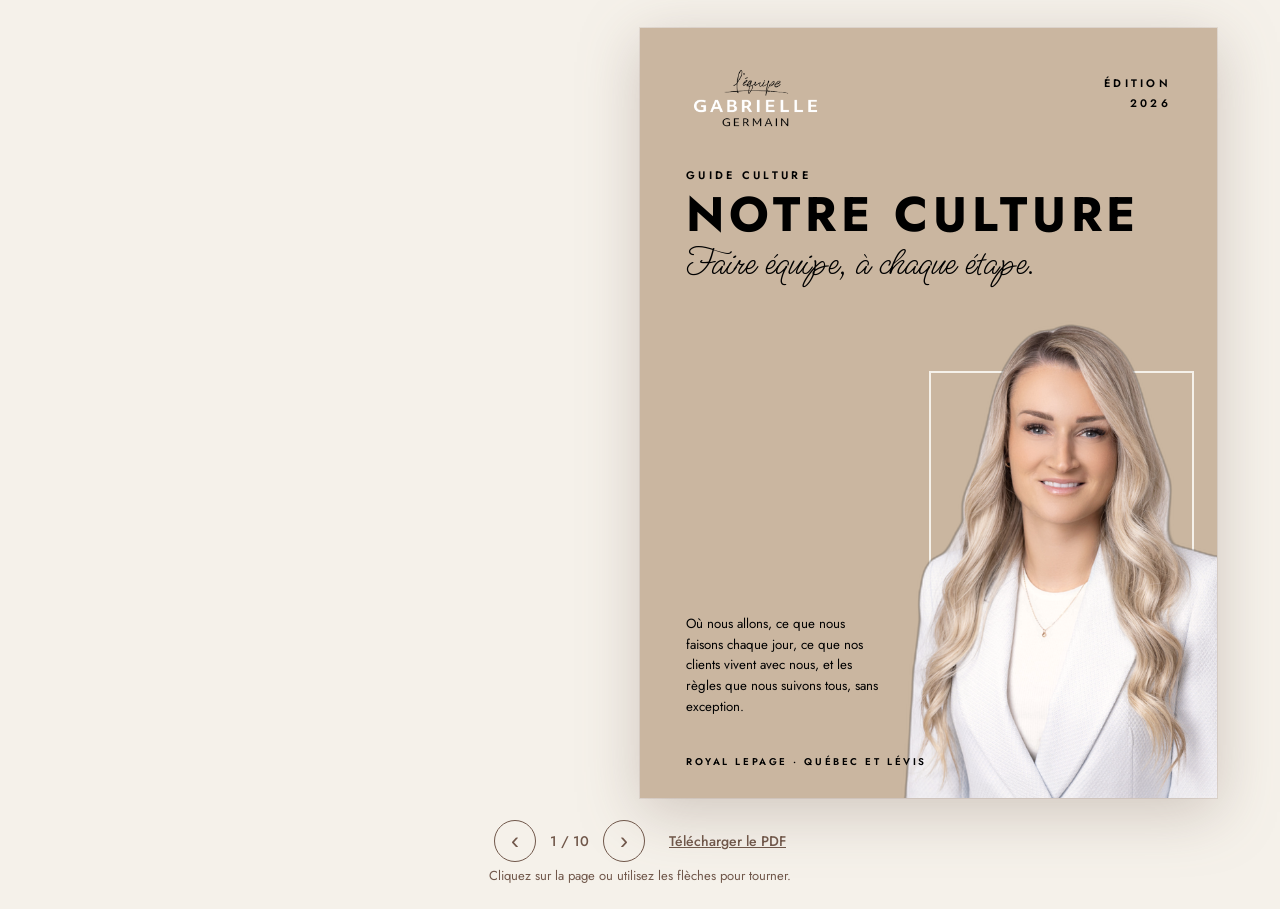
==== commit 09e6cd03: "Guide culture court (10 pages) : contenu regroupé, page « emboîtement » retirée, aide-mémoire d'une " ====
--- a/docs/culture/index.html
+++ b/docs/culture/index.html
@@ -4,7 +4,7 @@
 <meta charset="utf-8">
 <meta name="viewport" content="width=device-width, initial-scale=1">
 <meta name="robots" content="noindex, nofollow">
-<title>Notre culture · L'équipe Gabrielle Germain</title>
+<title>Guide culture · L'équipe Gabrielle Germain</title>
 <link href="https://fonts.googleapis.com/css2?family=Jost:wght@300;400;500;600&family=Ms+Madi&family=Playfair+Display:ital,wght@0,400;0,500;0,600;0,700;1,400;1,500&display=swap" rel="stylesheet">
 <link rel="stylesheet" href="../ods/magazine.css">
 <link rel="stylesheet" href="culture.css">
@@ -21,241 +21,129 @@
         <img class="logo-img" src="../../marque/logo-equipe_fond-moyen.png" alt="L'équipe Gabrielle Germain">
         <p class="edition">Édition<br>2026</p>
         <div class="titre-c">
-          <p class="sur">Le guide de</p>
+          <p class="sur">Guide culture</p>
           <h1>Notre culture</h1>
           <p class="script moyen">Faire équipe, à chaque étape.</p>
         </div>
         <div class="cadre" aria-hidden="true"></div>
         <img class="portrait-d" src="../site/images/gabrielle-detoure.png" alt="Gabrielle Germain">
         <p class="sous">Où nous allons, ce que nous faisons chaque jour, ce que nos clients vivent avec nous, et les règles que nous suivons tous, sans exception.</p>
-        <div class="motif-bas"></div>
         <p class="pied">Royal LePage · Québec et Lévis</p>
       </div>
     </div>
 
-    <!-- 2 · Sommaire -->
-    <div class="page lait">
-      <div class="p-in">
-        <p class="rubrique">Dans ce numéro</p>
-        <h2 class="titre">Notre culture <i>en 8 temps.</i></h2>
-        <div class="somm">
-          <ol class="sommaire">
-            <li><span>01</span><div><b>La vision</b><small>Là où nous allons</small></div></li>
-            <li><span>02</span><div><b>La mission</b><small>Ce que nous faisons chaque jour</small></div></li>
-            <li><span>03</span><div><b>La promesse et le positionnement</b><small>Ce que nos clients vivent, et ce qu'on dit de nous</small></div></li>
-            <li><span>04</span><div><b>Nos valeurs</b><small>Les 6 valeurs qui guident nos décisions</small></div></li>
-            <li><span>05</span><div><b>Nos standards de service</b><small>Ce que chaque client peut attendre de nous</small></div></li>
-            <li><span>06</span><div><b>L'expérience client</b><small>Ce que le client doit ressentir</small></div></li>
-            <li><span>07</span><div><b>Notre personnalité</b><small>Comment on nous reconnaît</small></div></li>
-            <li><span>08</span><div><b>Nos principes de communication</b><small>Les règles que nous suivons tous</small></div></li>
-          </ol>
-          <div class="somm-photo">
-            <div class="photo"><img src="../site/images/gabrielle-equipe.jpg" alt=""></div>
-            <img class="picto" src="../../marque/maison-toffee-fonce.png" alt="">
-          </div>
-        </div>
-      </div>
-      <p class="folio">02</p>
-    </div>
-
-    <!-- 3 · En mode immobilier -->
-    <div class="page lait">
-      <div class="p-in centre">
-        <div class="enmode">
-          <img src="../../marque/en-mode_fond-pale.png" alt="En mode immobilier">
-          <span class="trait toffee centre"></span>
-          <p class="script">Faire équipe, à chaque étape.</p>
-        </div>
-      </div>
-    </div>
-
-    <!-- 4 · 01 La vision -->
+    <!-- 2 · Vision et mission -->
     <div class="page vision">
-      <div class="photo"><img src="../site/images/lac-automne.jpg" alt=""></div>
-      <div class="bande">
+      <div class="photo" style="height:42%"><img src="../site/images/lac-automne.jpg" alt=""></div>
+      <div class="bande" style="height:58%">
         <img class="sapin" src="../../marque/sapin-sauge-fonce.png" alt="">
         <p class="rubrique clair">01 · La vision · Là où nous allons</p>
         <p class="grande">« Que chaque propriété de Québec et de Lévis se vende à sa pleine valeur. »</p>
         <p class="expl">Pas seulement celles de nos clients : nous voulons élever le standard de toute la région. Chaque photo, chaque vidéo, chaque prix proposé et chaque négociation sert la pleine valeur de la propriété.</p>
-      </div>
-      <p class="folio clair">04</p>
-    </div>
-
-    <!-- 5 · 02 La mission -->
+        <div class="mission-b">
+          <p class="rubrique clair">02 · La mission · Ce que nous faisons chaque jour</p>
+          <p class="mission-c">« Faire équipe avec chaque client, à chaque étape : regarder sa propriété avec les yeux de l'acheteur, bâtir le bon plan, et livrer des résultats au-delà des attentes. »</p>
+        </div>
+      </div>
+      <p class="folio clair">02</p>
+    </div>
+
+    <!-- 3 · Promesse, positionnement, façon de faire -->
+    <div class="page rose">
+      <div class="p-in noir">
+        <p class="rubrique clair">03 · La promesse et le positionnement</p>
+        <p class="geant-g">Faire équipe,</p>
+        <p class="script">à chaque étape.</p>
+        <p class="texte" style="margin-top:2cqw">Notre promesse : ce que chaque client vit avec nous, de la première rencontre à la remise des clés.</p>
+        <div class="duo">
+          <div><p class="lbl">Notre positionnement</p><h3>« Elle a les outils pour vendre ma propriété, peu importe laquelle. »</h3><p>La phrase que nous voulons entendre dans la bouche de nos clients et des gens de Québec et de Lévis.</p></div>
+          <div><p class="lbl">Notre façon de faire</p><h3>« On voit votre maison comme l'acheteur la verra. »</h3><p>Avant les photos, avant le prix, nous regardons la propriété avec les yeux de l'acheteur : ce qui lui donne de la valeur, ce qui lui en enlève, ce qu'on peut améliorer.</p></div>
+        </div>
+      </div>
+      <p class="folio clair">03</p>
+    </div>
+
+    <!-- 4 · Valeurs et forces -->
     <div class="page lait">
-      <span class="chap" aria-hidden="true">02</span>
-      <div class="p-in">
-        <p class="rubrique">02 · La mission</p>
-        <h2 class="titre">Ce que nous faisons <i>chaque jour.</i></h2>
-        <p class="guillemet" aria-hidden="true">“</p>
-        <p class="mission-phrase">Faire équipe avec chaque client, à chaque étape : regarder sa propriété avec les yeux de l'acheteur, bâtir le bon plan, et livrer des résultats au-delà des attentes.</p>
-        <div class="trois">
-          <div><img src="../../marque/maison-pastel-rose-fonce.png" alt=""><b>Regarder</b><span>sa propriété avec les yeux de l'acheteur</span></div>
-          <div><img src="../../marque/fleche-sauge-fonce.png" alt=""><b>Bâtir</b><span>le bon plan</span></div>
-          <div><img src="../../marque/maison-toffee-fonce.png" alt=""><b>Livrer</b><span>des résultats au-delà des attentes</span></div>
-        </div>
-      </div>
-      <p class="folio">05</p>
-    </div>
-
-    <!-- 6 · 03 La promesse -->
-    <div class="page rose">
-      <div class="p-in centre promesse-p">
-        <p class="sur">03 · Notre promesse</p>
-        <span class="trait toffee centre"></span>
-        <p class="geant">Faire équipe,</p>
-        <p class="script">à chaque étape.</p>
-        <p class="texte">Ce que chaque client vit avec nous, de la première rencontre à la remise des clés.</p>
-        <span class="trait toffee centre" style="margin-top:5cqw"></span>
-      </div>
-      <p class="folio clair">06</p>
-    </div>
-
-    <!-- 7 · 03 Positionnement et façon de faire -->
-    <div class="page lait positionnement">
-      <div class="p-in" style="bottom:30cqw">
-        <p class="rubrique">03 · Le positionnement</p>
-        <h2 class="titre">Ce qu'on dit <i>de nous.</i></h2>
-        <div class="cite-bloc"><p class="lbl">Notre positionnement</p><h3>« Elle a les outils pour vendre ma propriété, peu importe laquelle. »</h3><p>La phrase que nous voulons entendre dans la bouche de nos clients et des gens de Québec et de Lévis.</p></div>
-        <div class="cite-bloc toffee"><p class="lbl">Notre façon de faire</p><h3>« On voit votre maison comme l'acheteur la verra. »</h3><p>Avant les photos, avant le prix, nous regardons la propriété avec les yeux de l'acheteur : ce qui lui donne de la valeur, ce qui lui en enlève, ce qu'on peut améliorer.</p></div>
-      </div>
-      <div class="photo"><img src="../site/images/salon.jpg" alt=""></div>
-      <p class="folio clair">07</p>
-    </div>
-
-    <!-- 8 · Comment tout s'emboîte -->
-    <div class="page sauge">
-      <div class="p-in noir">
-        <p class="rubrique clair">03 · Comment tout s'emboîte</p>
-        <h2 class="titre clair">Une seule histoire, <i>quatre étages.</i></h2>
-        <div class="escalier">
-          <div><img src="../../marque/sapin-sauge-fonce.png" alt=""><b>Vision</b><span>où nous allons</span></div>
-          <div><img src="../../marque/fleche-sauge-fonce.png" alt=""><b>Mission</b><span>ce que nous faisons chaque jour</span></div>
-          <div><img src="../../marque/maison-sauge-fonce.png" alt=""><b>Promesse</b><span>ce que le client vit</span></div>
-          <div><img src="../../marque/maison-sauge-fonce.png" alt=""><b>Positionnement</b><span>ce qu'on dit de nous</span></div>
-        </div>
-      </div>
-      <p class="folio clair">08</p>
-    </div>
-
-    <!-- 9 · 04 Valeurs 1-3 -->
-    <div class="page">
-      <span class="chap" aria-hidden="true">04</span>
       <div class="p-in">
         <p class="rubrique">04 · Nos valeurs</p>
         <h2 class="titre">Les 6 valeurs <i>qui guident nos décisions.</i></h2>
-        <div class="valeurs-liste">
-          <div class="valeur-l"><span class="nb">1</span><div><h3>Service de qualité, au standard</h3><p class="def">Le même niveau d'excellence pour chaque client, peu importe le prix de la propriété.</p><p class="voit">Nos standards de service, appliqués à tous.</p></div></div>
-          <div class="valeur-l"><span class="nb">2</span><div><h3>Ambition</h3><p class="def">Nous visons plus haut, pour nos clients et pour nous.</p><p class="voit">Nous cherchons le meilleur prix, pas le plus rapide. Nous nous fixons des objectifs.</p></div></div>
-          <div class="valeur-l"><span class="nb">3</span><div><h3>Équilibre de vie</h3><p class="def">Performer sans s'oublier : famille, entraînement, santé.</p><p class="voit">Nous le montrons : la famille, le sport, le vrai quotidien.</p></div></div>
-        </div>
-      </div>
-      <p class="folio">09</p>
-    </div>
-
-    <!-- 10 · 04 Valeurs 4-6 -->
-    <div class="page lait positionnement">
-      <div class="photo" style="top:0;bottom:auto;height:30cqw"><img src="../site/images/cuisine.jpg" alt=""></div>
-      <div class="p-in" style="top:30cqw">
-        <p class="rubrique">04 · Nos valeurs (suite)</p>
-        <div class="valeurs-liste">
-          <div class="valeur-l"><span class="nb">4</span><div><h3>Proximité</h3><p class="def">Une relation humaine, accessible, authentique.</p><p class="voit">Nous répondons vite, nous rassurons, nous expliquons simplement.</p></div></div>
-          <div class="valeur-l"><span class="nb">5</span><div><h3>Engagement</h3><p class="def">Présents à chaque étape, jusqu'au bout.</p><p class="voit">De la première rencontre au suivi après la vente.</p></div></div>
-          <div class="valeur-l"><span class="nb">6</span><div><h3>Confiance</h3><p class="def">Nous disons les vraies affaires et nous tenons parole.</p><p class="voit">Transparence sur le prix, les délais et les risques.</p></div></div>
-        </div>
-      </div>
-      <p class="folio">10</p>
-    </div>
-
-    <!-- 11 · Nos forces -->
-    <div class="page toffee">
-      <div class="p-in noir">
-        <p class="rubrique clair">04 · Nos forces</p>
-        <div class="forces-g">
-          <div><img src="../../marque/fleche-toffee-fonce.png" alt=""><span>Proactivité</span></div>
-          <div><img src="../../marque/fleche-toffee-fonce.png" alt=""><span>Expertise</span></div>
-          <div><img src="../../marque/fleche-toffee-fonce.png" alt=""><span>Engagement</span></div>
-        </div>
-        <p class="texte">Ce que nous apportons à chaque client, en plus de nos valeurs.</p>
-      </div>
-      <div class="motif-bas" style="opacity:.6"></div>
-      <p class="folio clair">11</p>
-    </div>
-
-    <!-- 12 · 05 Standards -->
+        <div class="val6">
+          <div><span class="nb">1</span><h3>Service de qualité, au standard</h3><p class="def">Le même niveau d'excellence pour chaque client, peu importe le prix de la propriété.</p><p class="voit">Nos standards de service, appliqués à tous.</p></div>
+          <div><span class="nb">2</span><h3>Ambition</h3><p class="def">Nous visons plus haut, pour nos clients et pour nous.</p><p class="voit">Nous cherchons le meilleur prix, pas le plus rapide. Nous nous fixons des objectifs.</p></div>
+          <div><span class="nb">3</span><h3>Équilibre de vie</h3><p class="def">Performer sans s'oublier : famille, entraînement, santé.</p><p class="voit">Nous le montrons : la famille, le sport, le vrai quotidien.</p></div>
+          <div><span class="nb">4</span><h3>Proximité</h3><p class="def">Une relation humaine, accessible, authentique.</p><p class="voit">Nous répondons vite, nous rassurons, nous expliquons simplement.</p></div>
+          <div><span class="nb">5</span><h3>Engagement</h3><p class="def">Présents à chaque étape, jusqu'au bout.</p><p class="voit">De la première rencontre au suivi après la vente.</p></div>
+          <div><span class="nb">6</span><h3>Confiance</h3><p class="def">Nous disons les vraies affaires et nous tenons parole.</p><p class="voit">Transparence sur le prix, les délais et les risques.</p></div>
+        </div>
+        <div class="forces-l"><span class="lbl">Nos forces</span><b>Proactivité</b><img src="../../marque/fleche-toffee-fonce.png" alt=""><b>Expertise</b><img src="../../marque/fleche-toffee-fonce.png" alt=""><b>Engagement</b></div>
+      </div>
+      <p class="folio">04</p>
+    </div>
+
+    <!-- 5 · Standards de service -->
     <div class="page lait">
       <div class="p-in">
         <p class="rubrique">05 · Nos standards de service</p>
         <h2 class="titre">Ce que chaque client <i>peut attendre de nous.</i></h2>
         <div class="std-grille">
-          <div class="std"><span class="n">1</span><b>Réponse rapide</b><p>Tout nouveau contact est appelé ou texté le jour même, idéalement dans l'heure ouvrable.</p><span class="aconf">Délai à confirmer</span></div>
+          <div class="std"><span class="n">1</span><b>Réponse rapide</b><p>Tout nouveau contact est appelé ou texté le jour même, idéalement dans l'heure ouvrable.</p></div>
           <div class="std"><span class="n">2</span><b>Mise en marché complète, toujours</b><p>Photos HD, vidéo, drone et diffusion sur les réseaux pour chaque inscription.</p></div>
-          <div class="std"><span class="n">3</span><b>Retour après chaque visite</b><p>Le vendeur reçoit les commentaires des visiteurs sous 24 à 48 h.</p><span class="aconf">Délai à confirmer</span></div>
-          <div class="std"><span class="n">4</span><b>Mise à jour hebdomadaire</b><p>Chaque vendeur reçoit un bilan au moins une fois par semaine.</p><span class="aconf">À confirmer</span></div>
+          <div class="std"><span class="n">3</span><b>Retour après chaque visite</b><p>Le vendeur reçoit les commentaires des visiteurs sous 24 à 48 h.</p></div>
+          <div class="std"><span class="n">4</span><b>Mise à jour hebdomadaire</b><p>Chaque vendeur reçoit un bilan au moins une fois par semaine.</p></div>
           <div class="std"><span class="n">5</span><b>Un plan clair</b><p>Chaque acheteur repart de la première rencontre avec un plan : budget, secteurs, échéancier.</p></div>
-          <div class="std"><span class="n">6</span><b>Après la vente</b><p>Un suivi après la remise des clés, et une demande d'avis Google.</p><span class="aconf">À confirmer</span></div>
-        </div>
-      </div>
-      <p class="folio">12</p>
-    </div>
-
-    <!-- 13 · 06 Expérience client -->
+          <div class="std"><span class="n">6</span><b>Après la vente</b><p>Un suivi après la remise des clés, et une demande d'avis Google.</p></div>
+        </div>
+      </div>
+      <p class="folio">05</p>
+    </div>
+
+    <!-- 6 · Expérience client et personnalité -->
     <div class="page lait experience">
-      <div class="photo"><img src="../site/images/couple.jpg" alt=""></div>
-      <div class="bas">
+      <div class="photo" style="height:38%"><img src="../site/images/couple.jpg" alt=""></div>
+      <div class="bas" style="top:41%">
         <div class="ronds"><span>À l'aise</span><span>Ensemble</span><span>Clair</span></div>
-        <p class="rubrique" style="text-align:center;margin-top:3cqw">06 · L'expérience client</p>
-        <p class="texte">Le client est à l'aise, nous avançons ensemble, et tout est clair.</p>
+        <p class="rubrique" style="text-align:center;margin-top:2.4cqw">06 · L'expérience client</p>
+        <p class="texte" style="margin:0 0 1cqw">Le client est à l'aise, nous avançons ensemble, et tout est clair.</p>
         <p class="parole">« On devient une équipe : il faut qu'on s'apprécie, et on avance ensemble. »</p>
-      </div>
-      <p class="folio">13</p>
-    </div>
-
-    <!-- 14 · 07 Personnalité -->
+        <div class="perso">
+          <p class="rubrique" style="text-align:center">07 · Notre personnalité</p>
+          <div class="mots-l"><span>Sérieuse</span><span>Chaleureuse</span><span>Énergique</span><span>Accomplie</span></div>
+          <p class="texte" style="text-align:center;margin:0">Des gens ambitieux, en équilibre, qui bougent, comme nos clients. Gabrielle reste le visage principal, et l'équipe apparaît régulièrement. Jamais « vendeur sous pression », jamais « cute ».</p>
+        </div>
+      </div>
+      <p class="folio">06</p>
+    </div>
+
+    <!-- 7 · Principes de communication -->
     <div class="page">
-      <span class="chap" aria-hidden="true">07</span>
-      <div class="p-in">
-        <p class="rubrique">07 · Notre personnalité</p>
-        <h2 class="titre">Comment on <i>nous reconnaît.</i></h2>
-        <div class="mots4"><span>Sérieuse</span><span>Chaleureuse</span><span>Énergique</span><span>Accomplie</span></div>
-        <p class="texte">Des gens ambitieux, en équilibre, qui bougent, comme nos clients.</p>
-        <p class="texte">Gabrielle reste le visage principal, et l'équipe apparaît régulièrement : c'est la promesse « Faire équipe ».</p>
-        <div class="jamais">
-          <div><b>Jamais</b><span>« vendeur sous pression »</span></div>
-          <div><b>Jamais</b><span>« cute »</span></div>
-        </div>
-      </div>
-      <p class="folio">14</p>
-    </div>
-
-    <!-- 15 · 08 Principes 1 et 2 -->
-    <div class="page lait">
       <div class="p-in">
         <p class="rubrique">08 · Nos principes de communication</p>
         <h2 class="titre">Les règles <i>que nous suivons tous.</i></h2>
-        <div class="principe"><span class="rond">1</span><div><h3>Parler d'abord de ce qui inquiète</h3><p>Chaque publication commence par une inquiétude que la personne vit déjà (le coût d'un courtier, la facture après l'achat, se retrouver seule devant tant de décisions, le prix à Québec). Puis l'équipe arrive comme la solution.</p><p>Une seule action à la fin : enregistrer, partager, activer l'Alerte ou nous écrire.</p></div></div>
+        <div class="principe"><span class="rond">1</span><div><h3>Parler d'abord de ce qui inquiète</h3><p>Chaque publication commence par une inquiétude que la personne vit déjà (le coût d'un courtier, la facture après l'achat, se retrouver seule devant tant de décisions, le prix à Québec). Puis l'équipe arrive comme la solution. Une seule action à la fin : enregistrer, partager, activer l'Alerte ou nous écrire.</p></div></div>
         <div class="principe p2"><span class="rond">2</span><div><h3>La voix de l'équipe</h3><p>Toujours le vouvoiement, des phrases courtes. Chaleureuse et posée, jamais vendeuse ni alarmiste. Aucune promesse de résultat, aucun chiffre sans sa source. On ne parle jamais d'un autre courtier. « ✨ » comme petite signature.</p></div></div>
-      </div>
-      <p class="folio">15</p>
-    </div>
-
-    <!-- 16 · 08 Principe 3 -->
-    <div class="page">
-      <div class="p-in">
-        <p class="rubrique">08 · Nos principes de communication</p>
-        <div class="principe p3"><span class="rond">3</span><div><h3>Jamais sans accord</h3></div></div>
-        <ul class="regles">
-          <li><img src="../../marque/maison-pastel-rose-fonce.png" alt=""><span>Le nom, le visage ou le témoignage d'un client : seulement avec son accord écrit.</span></li>
-          <li><img src="../../marque/maison-sauge-fonce.png" alt=""><span>L'adresse d'un client : jamais.</span></li>
-          <li><img src="../../marque/maison-toffee-fonce.png" alt=""><span>La propriété d'un autre courtier : seulement avec son accord.</span></li>
-          <li><img src="../../marque/fleche-pastel-rose-fonce.png" alt=""><span>Toujours la mention OACIQ (nom, titre, agence) sur ce qui est promotionnel.</span></li>
-        </ul>
-        <div class="retenir"><p>À retenir</p><p class="script moyen" style="letter-spacing:0;text-transform:none;margin-top:1cqw">Faire équipe, à chaque étape.</p></div>
-      </div>
-      <p class="folio">16</p>
-    </div>
-
-    <!-- 17 · L'équipe -->
+        <div class="principe p3"><span class="rond">3</span><div><h3>Jamais sans accord</h3><p>Le nom, le visage ou le témoignage d'un client : seulement avec son accord écrit. L'adresse d'un client : jamais. La propriété d'un autre courtier : seulement avec son accord. Toujours la mention OACIQ (nom, titre, agence) sur ce qui est promotionnel.</p></div></div>
+      </div>
+      <p class="folio">07</p>
+    </div>
+
+    <!-- 8 · Aide-mémoire (à imprimer et afficher) -->
+    <div class="page toffee">
+      <div class="p-in noir">
+        <p class="rubrique clair">Aide-mémoire · à garder sous la main</p>
+        <h2 class="titre clair">Notre culture <i>en une page.</i></h2>
+        <div class="memo">
+          <div><b>Avant une rencontre</b><ul><li>Regarder la propriété avec les yeux de l'acheteur.</li><li>Repartir avec un plan clair : budget, secteurs, échéancier.</li><li>Dire les vraies affaires : prix, délais, risques.</li></ul></div>
+          <div><b>Avec chaque client</b><ul><li>Rappeler le jour même tout nouveau contact.</li><li>Retour après chaque visite, sous 24 à 48 h.</li><li>Un bilan au moins une fois par semaine.</li></ul></div>
+          <div><b>Avant de publier</b><ul><li>Commencer par ce qui inquiète.</li><li>Vouvoiement, phrases courtes, une seule action.</li><li>Accord écrit du client, mention OACIQ.</li></ul></div>
+          <div><b>Après la vente</b><ul><li>Un suivi après la remise des clés.</li><li>Une demande d'avis Google.</li><li>Rester présents, jusqu'au bout.</li></ul></div>
+        </div>
+        <p class="memo-pied">Le client doit se sentir : <b>à l'aise · ensemble · clair</b></p>
+      </div>
+      <p class="folio clair">08</p>
+    </div>
+
+    <!-- 9 · L'équipe -->
     <div class="page lait">
       <div class="p-in">
         <p class="rubrique">L'équipe</p>
@@ -265,12 +153,12 @@
           <div class="membre"><div class="ph"><img src="../site/images/victoria.jpg" alt="Victoria Racette"></div><b>Victoria Racette</b><span>Courtière immobilière résidentiel</span></div>
           <div class="membre"><div class="ph"><img src="../site/images/nancy.jpg" alt="Nancy Villeneuve"></div><b>Nancy Villeneuve</b><span>Adjointe immobilière</span></div>
         </div>
-        <div class="equipe-mot"><span class="trait centre"></span><p class="script petit">Faire équipe, à chaque étape.</p></div>
-      </div>
-      <p class="folio">17</p>
-    </div>
-
-    <!-- 18 · Dos -->
+        <div class="equipe-mot"><img src="../../marque/en-mode_fond-pale.png" alt="En mode immobilier" style="width:38cqw;margin:0 auto"></div>
+      </div>
+      <p class="folio">09</p>
+    </div>
+
+    <!-- 10 · Dos -->
     <div class="page couverture dos" data-density="hard">
       <div class="dos-c">
         <img class="logo-img" src="../../marque/logo-equipe_fond-moyen.png" alt="L'équipe Gabrielle Germain">
@@ -285,7 +173,7 @@
 
 <nav class="commandes" aria-label="Pages">
   <button type="button" id="prec" aria-label="Page précédente">‹</button>
-  <span id="compteur">1 / 18</span>
+  <span id="compteur">1 / 10</span>
   <button type="button" id="suiv" aria-label="Page suivante">›</button>
   <a id="pdf" href="?impression">Télécharger le PDF</a>
 </nav>
--- a/docs/culture/culture.css
+++ b/docs/culture/culture.css
@@ -180,3 +180,67 @@
 .dos-c .logo-img{width:40cqw;margin:0}
 .dos-c .script{font-size:8cqw}
 .dos-c .site{font:600 1.9cqw var(--jo);letter-spacing:.26em;text-transform:uppercase;color:#000;margin:0;position:relative;z-index:2}
+
+/* ===== Guide court (10 pages) ===== */
+.vision .bande{padding:5cqw 8cqw 7cqw}
+.vision .grande{font-size:4cqw}
+.mission-b{margin-top:3.4cqw;padding-top:3cqw;border-top:.4cqw solid rgba(0,0,0,.25)}
+.mission-b .rubrique{margin-bottom:1.4cqw}
+.mission-c{font:500 3cqw/1.4 var(--pf);color:#000;margin:0}
+.geant-g{font:700 9.6cqw/1 var(--jo);text-transform:uppercase;letter-spacing:.06em;color:#000;margin:2cqw 0 0}
+.duo{display:grid;grid-template-columns:1fr 1fr;gap:2.4cqw;margin-top:auto}
+.duo div{background:var(--creme);padding:2.8cqw}
+.duo .lbl{margin:0 0 1cqw;color:#000!important}
+.duo h3{font:600 2.9cqw/1.3 var(--pf);color:var(--brun)!important;margin:0 0 1.2cqw}
+.duo p{font-size:2cqw;line-height:1.45;margin:0;color:var(--brun)!important}
+.val6{display:grid;grid-template-columns:1fr 1fr;gap:1.8cqw;flex:1;align-content:start}
+.val6 div{background:var(--blanc);padding:2.2cqw 2.4cqw;border-top:.7cqw solid var(--rose)}
+.val6 div:nth-child(4n+2),.val6 div:nth-child(4n+3){border-top-color:var(--sauge)}
+.val6 .nb{font:700 4cqw/1 var(--jo);color:#8F7060}
+.val6 h3{font:700 2.3cqw/1.25 var(--jo);text-transform:uppercase;letter-spacing:.08em;color:var(--brun);margin:1cqw 0 .8cqw}
+.val6 .def{font:500 2.1cqw/1.4 var(--pf);color:var(--brun);margin:0 0 .8cqw}
+.val6 .voit{font-size:1.85cqw;line-height:1.4;color:var(--brun);margin:0}
+.forces-l{display:flex;align-items:center;justify-content:center;gap:1.8cqw;margin-top:2.6cqw;background:var(--toffee);padding:2.4cqw}
+.forces-l .lbl{margin:0 1.6cqw 0 0;color:#000}
+.forces-l b{font:700 2.6cqw var(--jo);text-transform:uppercase;letter-spacing:.1em;color:#000}
+.forces-l img{width:5cqw}
+.std-grille{align-content:start;margin-top:1cqw}
+.experience .ronds{margin-top:-13cqw}
+.experience .ronds span{width:17cqw;height:17cqw;font-size:2.3cqw}
+.perso{margin-top:auto;border-top:1px solid var(--toffee);padding-top:2.4cqw}
+.mots-l{display:flex;justify-content:center;gap:1.4cqw;margin:0 0 1.8cqw}
+.mots-l span{padding:1.2cqw 2.2cqw;font:700 2cqw var(--jo);text-transform:uppercase;letter-spacing:.12em;color:#000;background:var(--toffee)}
+.mots-l span:nth-child(2){background:var(--rose)}.mots-l span:nth-child(3){background:var(--sauge)}.mots-l span:nth-child(4){background:var(--creme);color:var(--brun);outline:1px solid var(--toffee)}
+.experience .texte{font-size:2.3cqw}
+.experience .parole{font-size:2.9cqw}
+.principe{margin-bottom:2.8cqw}
+.principe p{font-size:2.2cqw}
+.memo{display:grid;grid-template-columns:1fr 1fr;gap:2cqw;flex:1;align-content:start}
+.memo div{background:var(--creme);padding:2.6cqw 2.8cqw}
+.memo b{display:block;font:700 2.2cqw var(--jo);text-transform:uppercase;letter-spacing:.14em;color:var(--brun)!important;margin-bottom:1.4cqw}
+.memo ul{list-style:none;padding:0;margin:0;display:grid;gap:1.1cqw}
+.memo li{position:relative;padding-left:3.4cqw;font-size:2.15cqw;line-height:1.4;color:var(--brun)!important}
+.memo li::before{content:'';position:absolute;left:0;top:.5cqw;width:2cqw;height:2cqw;border:.35cqw solid var(--brun);border-radius:.4cqw}
+.memo-pied{margin:2.4cqw 0 0;text-align:center;font-size:2.3cqw}
+.memo-pied b{text-transform:uppercase;letter-spacing:.12em}
+/* QA */
+.val6{gap:1.4cqw}
+.val6 div{padding:1.8cqw 2.2cqw}
+.forces-l{margin-top:2cqw;padding:2cqw;margin-bottom:1.4cqw}
+.forces-l .lbl{white-space:nowrap}
+.geant-g{font-size:11cqw}
+.page.rose .texte{font-size:2.6cqw}
+.duo h3{font-size:3.3cqw}
+.duo p{font-size:2.25cqw}
+.std-grille{gap:2cqw}
+.std{padding:2.8cqw}
+.std-photo{position:absolute;left:8cqw;right:8cqw;bottom:9cqw;height:26cqw}
+.geant-g{font-size:9cqw;white-space:nowrap}
+.forces-l{gap:1.2cqw;padding:1.8cqw 1.6cqw}
+.forces-l b{font-size:2.15cqw;letter-spacing:.08em}
+.forces-l img{width:3.6cqw}
+.forces-l .lbl{font-size:1.6cqw;margin-right:.8cqw}
+.std-grille{flex:1;align-content:space-evenly}
+.std .n{font-size:7cqw}
+.std b{font-size:3.1cqw}
+.std p{font-size:2.3cqw}
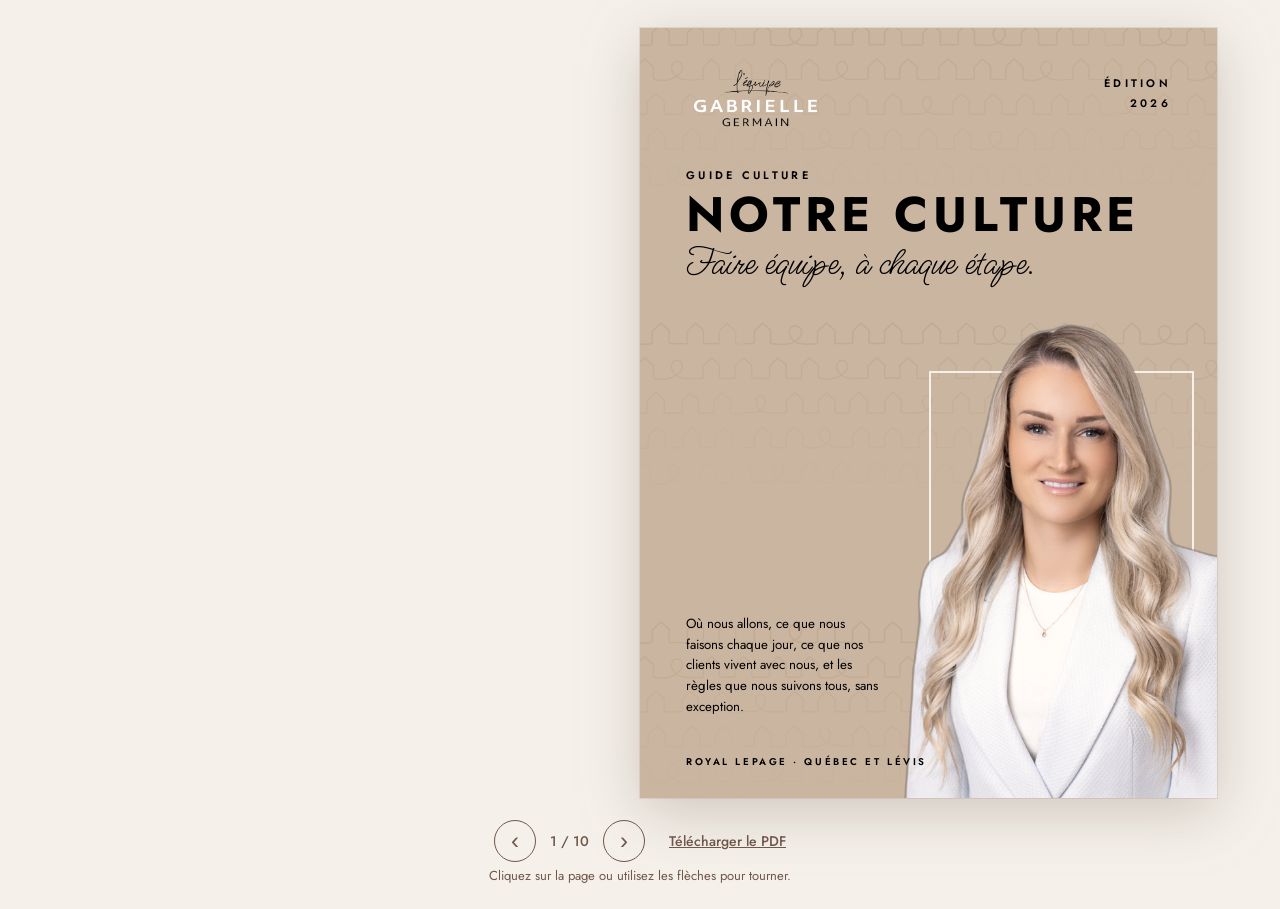
==== commit 18c9ffa2: "Guide culture : contenu groupé et centré (fini le centre vide), textures de marque (motif de maisons" ====
--- a/docs/culture/index.html
+++ b/docs/culture/index.html
@@ -49,12 +49,13 @@
     </div>
 
     <!-- 3 · Promesse, positionnement, façon de faire -->
-    <div class="page rose">
+    <div class="page rose texture-motif rose-m">
       <div class="p-in noir">
         <p class="rubrique clair">03 · La promesse et le positionnement</p>
         <p class="geant-g">Faire équipe,</p>
         <p class="script">à chaque étape.</p>
         <p class="texte" style="margin-top:2cqw">Notre promesse : ce que chaque client vit avec nous, de la première rencontre à la remise des clés.</p>
+        <span class="trait toffee"></span>
         <div class="duo">
           <div><p class="lbl">Notre positionnement</p><h3>« Elle a les outils pour vendre ma propriété, peu importe laquelle. »</h3><p>La phrase que nous voulons entendre dans la bouche de nos clients et des gens de Québec et de Lévis.</p></div>
           <div><p class="lbl">Notre façon de faire</p><h3>« On voit votre maison comme l'acheteur la verra. »</h3><p>Avant les photos, avant le prix, nous regardons la propriété avec les yeux de l'acheteur : ce qui lui donne de la valeur, ce qui lui en enlève, ce qu'on peut améliorer.</p></div>
@@ -64,10 +65,11 @@
     </div>
 
     <!-- 4 · Valeurs et forces -->
-    <div class="page lait">
+    <div class="page lait texture-papier">
       <div class="p-in">
         <p class="rubrique">04 · Nos valeurs</p>
         <h2 class="titre">Les 6 valeurs <i>qui guident nos décisions.</i></h2>
+        <div class="corps">
         <div class="val6">
           <div><span class="nb">1</span><h3>Service de qualité, au standard</h3><p class="def">Le même niveau d'excellence pour chaque client, peu importe le prix de la propriété.</p><p class="voit">Nos standards de service, appliqués à tous.</p></div>
           <div><span class="nb">2</span><h3>Ambition</h3><p class="def">Nous visons plus haut, pour nos clients et pour nous.</p><p class="voit">Nous cherchons le meilleur prix, pas le plus rapide. Nous nous fixons des objectifs.</p></div>
@@ -77,15 +79,17 @@
           <div><span class="nb">6</span><h3>Confiance</h3><p class="def">Nous disons les vraies affaires et nous tenons parole.</p><p class="voit">Transparence sur le prix, les délais et les risques.</p></div>
         </div>
         <div class="forces-l"><span class="lbl">Nos forces</span><b>Proactivité</b><img src="../../marque/fleche-toffee-fonce.png" alt=""><b>Expertise</b><img src="../../marque/fleche-toffee-fonce.png" alt=""><b>Engagement</b></div>
+        </div>
       </div>
       <p class="folio">04</p>
     </div>
 
     <!-- 5 · Standards de service -->
-    <div class="page lait">
+    <div class="page lait texture-motif toffee-m doux">
       <div class="p-in">
         <p class="rubrique">05 · Nos standards de service</p>
         <h2 class="titre">Ce que chaque client <i>peut attendre de nous.</i></h2>
+        <div class="corps">
         <div class="std-grille">
           <div class="std"><span class="n">1</span><b>Réponse rapide</b><p>Tout nouveau contact est appelé ou texté le jour même, idéalement dans l'heure ouvrable.</p></div>
           <div class="std"><span class="n">2</span><b>Mise en marché complète, toujours</b><p>Photos HD, vidéo, drone et diffusion sur les réseaux pour chaque inscription.</p></div>
@@ -94,19 +98,20 @@
           <div class="std"><span class="n">5</span><b>Un plan clair</b><p>Chaque acheteur repart de la première rencontre avec un plan : budget, secteurs, échéancier.</p></div>
           <div class="std"><span class="n">6</span><b>Après la vente</b><p>Un suivi après la remise des clés, et une demande d'avis Google.</p></div>
         </div>
+        </div>
       </div>
       <p class="folio">05</p>
     </div>
 
     <!-- 6 · Expérience client et personnalité -->
     <div class="page lait experience">
-      <div class="photo" style="height:38%"><img src="../site/images/couple.jpg" alt=""></div>
-      <div class="bas" style="top:41%">
+      <div class="photo" style="height:42%"><img src="../site/images/couple.jpg" alt=""></div>
+      <div class="bas" style="top:45%">
         <div class="ronds"><span>À l'aise</span><span>Ensemble</span><span>Clair</span></div>
         <p class="rubrique" style="text-align:center;margin-top:2.4cqw">06 · L'expérience client</p>
         <p class="texte" style="margin:0 0 1cqw">Le client est à l'aise, nous avançons ensemble, et tout est clair.</p>
         <p class="parole">« On devient une équipe : il faut qu'on s'apprécie, et on avance ensemble. »</p>
-        <div class="perso">
+        <div class="perso" style="margin-top:3cqw">
           <p class="rubrique" style="text-align:center">07 · Notre personnalité</p>
           <div class="mots-l"><span>Sérieuse</span><span>Chaleureuse</span><span>Énergique</span><span>Accomplie</span></div>
           <p class="texte" style="text-align:center;margin:0">Des gens ambitieux, en équilibre, qui bougent, comme nos clients. Gabrielle reste le visage principal, et l'équipe apparaît régulièrement. Jamais « vendeur sous pression », jamais « cute ».</p>
@@ -116,22 +121,25 @@
     </div>
 
     <!-- 7 · Principes de communication -->
-    <div class="page">
+    <div class="page texture-papier">
       <div class="p-in">
         <p class="rubrique">08 · Nos principes de communication</p>
         <h2 class="titre">Les règles <i>que nous suivons tous.</i></h2>
+        <div class="corps">
         <div class="principe"><span class="rond">1</span><div><h3>Parler d'abord de ce qui inquiète</h3><p>Chaque publication commence par une inquiétude que la personne vit déjà (le coût d'un courtier, la facture après l'achat, se retrouver seule devant tant de décisions, le prix à Québec). Puis l'équipe arrive comme la solution. Une seule action à la fin : enregistrer, partager, activer l'Alerte ou nous écrire.</p></div></div>
         <div class="principe p2"><span class="rond">2</span><div><h3>La voix de l'équipe</h3><p>Toujours le vouvoiement, des phrases courtes. Chaleureuse et posée, jamais vendeuse ni alarmiste. Aucune promesse de résultat, aucun chiffre sans sa source. On ne parle jamais d'un autre courtier. « ✨ » comme petite signature.</p></div></div>
         <div class="principe p3"><span class="rond">3</span><div><h3>Jamais sans accord</h3><p>Le nom, le visage ou le témoignage d'un client : seulement avec son accord écrit. L'adresse d'un client : jamais. La propriété d'un autre courtier : seulement avec son accord. Toujours la mention OACIQ (nom, titre, agence) sur ce qui est promotionnel.</p></div></div>
+        </div>
       </div>
       <p class="folio">07</p>
     </div>
 
     <!-- 8 · Aide-mémoire (à imprimer et afficher) -->
-    <div class="page toffee">
+    <div class="page toffee texture-motif toffee-m">
       <div class="p-in noir">
         <p class="rubrique clair">Aide-mémoire · à garder sous la main</p>
         <h2 class="titre clair">Notre culture <i>en une page.</i></h2>
+        <div class="corps">
         <div class="memo">
           <div><b>Avant une rencontre</b><ul><li>Regarder la propriété avec les yeux de l'acheteur.</li><li>Repartir avec un plan clair : budget, secteurs, échéancier.</li><li>Dire les vraies affaires : prix, délais, risques.</li></ul></div>
           <div><b>Avec chaque client</b><ul><li>Rappeler le jour même tout nouveau contact.</li><li>Retour après chaque visite, sous 24 à 48 h.</li><li>Un bilan au moins une fois par semaine.</li></ul></div>
@@ -139,21 +147,24 @@
           <div><b>Après la vente</b><ul><li>Un suivi après la remise des clés.</li><li>Une demande d'avis Google.</li><li>Rester présents, jusqu'au bout.</li></ul></div>
         </div>
         <p class="memo-pied">Le client doit se sentir : <b>à l'aise · ensemble · clair</b></p>
+        </div>
       </div>
       <p class="folio clair">08</p>
     </div>
 
     <!-- 9 · L'équipe -->
-    <div class="page lait">
+    <div class="page lait texture-papier">
       <div class="p-in">
         <p class="rubrique">L'équipe</p>
         <h2 class="titre">Ceux qui font <i>équipe avec vous.</i></h2>
+        <div class="corps">
         <div class="equipe-g">
           <div class="membre"><div class="ph"><img src="../site/images/gabrielle.jpg" alt="Gabrielle Germain"></div><b>Gabrielle Germain</b><span>Courtière immobilière résidentiel et commercial</span></div>
           <div class="membre"><div class="ph"><img src="../site/images/victoria.jpg" alt="Victoria Racette"></div><b>Victoria Racette</b><span>Courtière immobilière résidentiel</span></div>
           <div class="membre"><div class="ph"><img src="../site/images/nancy.jpg" alt="Nancy Villeneuve"></div><b>Nancy Villeneuve</b><span>Adjointe immobilière</span></div>
         </div>
-        <div class="equipe-mot"><img src="../../marque/en-mode_fond-pale.png" alt="En mode immobilier" style="width:38cqw;margin:0 auto"></div>
+        <div class="equipe-mot"><span class="trait centre"></span><img src="../../marque/en-mode_fond-pale.png" alt="En mode immobilier" style="width:34cqw;margin:0 auto;display:block"></div>
+        </div>
       </div>
       <p class="folio">09</p>
     </div>
--- a/docs/culture/culture.css
+++ b/docs/culture/culture.css
@@ -244,3 +244,35 @@
 .std .n{font-size:7cqw}
 .std b{font-size:3.1cqw}
 .std p{font-size:2.3cqw}
+
+/* ===== Espace : le contenu sous le titre est groupé et centré dans l'espace restant (jamais « haut + bas + vide ») ===== */
+.corps{flex:1;display:flex;flex-direction:column;justify-content:center;gap:2.4cqw;min-height:0}
+.corps>*{margin-top:0!important;margin-bottom:0!important}
+.page.rose .duo{margin-top:3cqw}
+.page.rose .p-in{justify-content:center}
+.equipe-mot{margin-top:0}
+.equipe-mot .trait{margin:0 auto 2cqw}
+.experience .perso{margin-top:3cqw}
+.experience .bas{justify-content:center}
+
+/* ===== Textures ===== */
+.page[class*="texture-"] > *{position:relative;z-index:1}
+.page[class*="texture-"] > .p-in,.page[class*="texture-"] > .photo{position:absolute}
+.page[class*="texture-"]::before{content:'';position:absolute;inset:0;z-index:0;pointer-events:none}
+/* Grain de papier (bruit SVG, très léger) */
+.texture-papier::before{background-image:url("data:image/svg+xml,%3Csvg xmlns='http://www.w3.org/2000/svg' width='220' height='220'%3E%3Cfilter id='n'%3E%3CfeTurbulence type='fractalNoise' baseFrequency='.85' numOctaves='3' stitchTiles='stitch'/%3E%3CfeColorMatrix values='0 0 0 0 .44  0 0 0 0 .34  0 0 0 0 .29  0 0 0 .09 0'/%3E%3C/filter%3E%3Crect width='220' height='220' filter='url(%23n)'/%3E%3C/svg%3E")}
+/* Motif de maisons gestuelles de la marque, posé sur la couleur du même nom */
+.texture-motif::before{background-repeat:repeat;background-size:64cqw auto;opacity:.55}
+.texture-motif.toffee-m::before{background-image:url(../../marque/motif-maison-twist-horizontal-toffee.png)}
+.texture-motif.rose-m::before{background-image:url(../../marque/motif-maison-twist-horizontal-pastel-rose.png)}
+.texture-motif.sauge-m::before{background-image:url(../../marque/motif-maison-twist-horizontal-sauge.png)}
+/* Sur fond lait frappé : le motif toffee en filigrane */
+.texture-motif.doux::before{opacity:.16}
+.corps .val6,.corps .std-grille,.corps .memo{flex:none}
+.experience .texte{font-size:2.5cqw}
+.experience .parole{font-size:3.1cqw}
+.mots-l span{font-size:2.2cqw;padding:1.4cqw 2.4cqw}
+.experience .perso .texte{font-size:2.3cqw}
+.dos-c::before{content:'';position:absolute;inset:0;background:url(../../marque/motif-maison-twist-horizontal-toffee.png) repeat center/64cqw auto;opacity:.55}
+.dos-c>*{position:relative;z-index:1}
+.couv-c::before{content:'';position:absolute;inset:0;background:url(../../marque/motif-maison-twist-horizontal-toffee.png) repeat center/64cqw auto;opacity:.35}
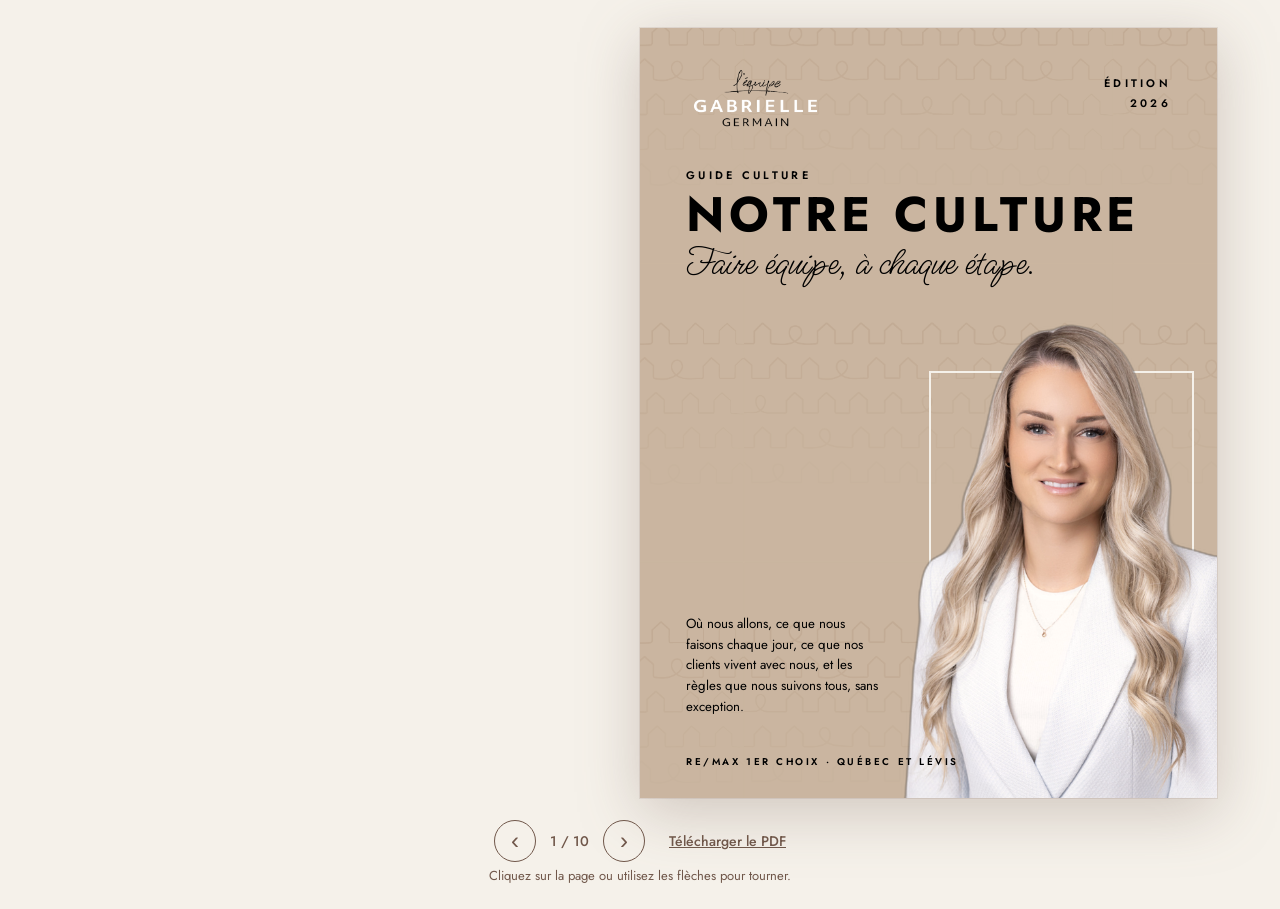
==== commit 8cce6db0: "Retours de Gabrielle (26 oct.) : RE/MAX 1er Choix, distinctions, sans commissions, équipe de 6, styl" ====
--- a/docs/culture/index.html
+++ b/docs/culture/index.html
@@ -28,7 +28,7 @@
         <div class="cadre" aria-hidden="true"></div>
         <img class="portrait-d" src="../site/images/gabrielle-detoure.png" alt="Gabrielle Germain">
         <p class="sous">Où nous allons, ce que nous faisons chaque jour, ce que nos clients vivent avec nous, et les règles que nous suivons tous, sans exception.</p>
-        <p class="pied">Royal LePage · Québec et Lévis</p>
+        <p class="pied">RE/MAX 1er Choix · Québec et Lévis</p>
       </div>
     </div>
 
@@ -159,8 +159,8 @@
         <h2 class="titre">Ceux qui font <i>équipe avec vous.</i></h2>
         <div class="corps">
         <div class="equipe-g">
-          <div class="membre"><div class="ph"><img src="../site/images/gabrielle.jpg" alt="Gabrielle Germain"></div><b>Gabrielle Germain</b><span>Courtière immobilière résidentiel et commercial</span></div>
-          <div class="membre"><div class="ph"><img src="../site/images/victoria.jpg" alt="Victoria Racette"></div><b>Victoria Racette</b><span>Courtière immobilière résidentiel</span></div>
+          <div class="membre"><div class="ph"><img src="../site/images/gabrielle.jpg" alt="Gabrielle Germain"></div><b>Gabrielle Germain</b><span>Courtière en immobilier résidentiel et commercial</span></div>
+          <div class="membre"><div class="ph"><img src="../site/images/victoria.jpg" alt="Victoria Racette"></div><b>Victoria Racette</b><span>Courtière en immobilier résidentiel</span></div>
           <div class="membre"><div class="ph"><img src="../site/images/nancy.jpg" alt="Nancy Villeneuve"></div><b>Nancy Villeneuve</b><span>Adjointe immobilière</span></div>
         </div>
         <div class="equipe-mot"><span class="trait centre"></span><img src="../../marque/en-mode_fond-pale.png" alt="En mode immobilier" style="width:34cqw;margin:0 auto;display:block"></div>
@@ -174,7 +174,7 @@
       <div class="dos-c">
         <img class="logo-img" src="../../marque/logo-equipe_fond-moyen.png" alt="L'équipe Gabrielle Germain">
         <p class="script">Faire équipe, à chaque étape.</p>
-        <p class="site">gabriellegermain.ca · Royal LePage · Québec et Lévis</p>
+        <p class="site">gabriellegermain.ca · RE/MAX 1er Choix · Québec et Lévis</p>
         <div class="motif-bas"></div>
       </div>
     </div>
--- a/docs/ods/magazine.css
+++ b/docs/ods/magazine.css
@@ -4,7 +4,7 @@
   --toffee:#CAB6A0; --toffee-f:#B59981; --sauge:#9FACA4; --sauge-f:#81968C;
   --rose:#DCA39A; --rose-f:#CE817B; --creme:#F5F1EA; --titre:#70574A; --brun:#70574A;
   --encre:#000; --blanc:#FFFFFF;
-  --creme2:rgba(202,182,160,.26); --rosep:rgba(220,163,154,.24); --saugep:rgba(159,172,164,.26); --ligne:#CAB6A0;
+  --creme2:#EAE2D7; --rosep:#EFDED7; --saugep:#DFDFD8; --ligne:#CAB6A0;
   --rosef:var(--titre); --doux:var(--brun);
   --pf:'Playfair Display',Georgia,serif; --jo:Jost,system-ui,sans-serif; --al:'Ms Madi',cursive;
 }
@@ -144,6 +144,7 @@
 .distinctions div{background:var(--blanc);border-radius:0;padding:1.8cqw 2.2cqw}
 .distinctions b{display:block;font:600 3cqw var(--pf);color:var(--brun)}
 .distinctions span{font-size:2cqw;color:var(--doux)}
+.distinctions div:last-child:nth-child(odd){grid-column:1/-1}
 
 /* Promesse */
 .promesse-mots{display:flex;gap:1.6cqw;margin:4cqw 0 3cqw}
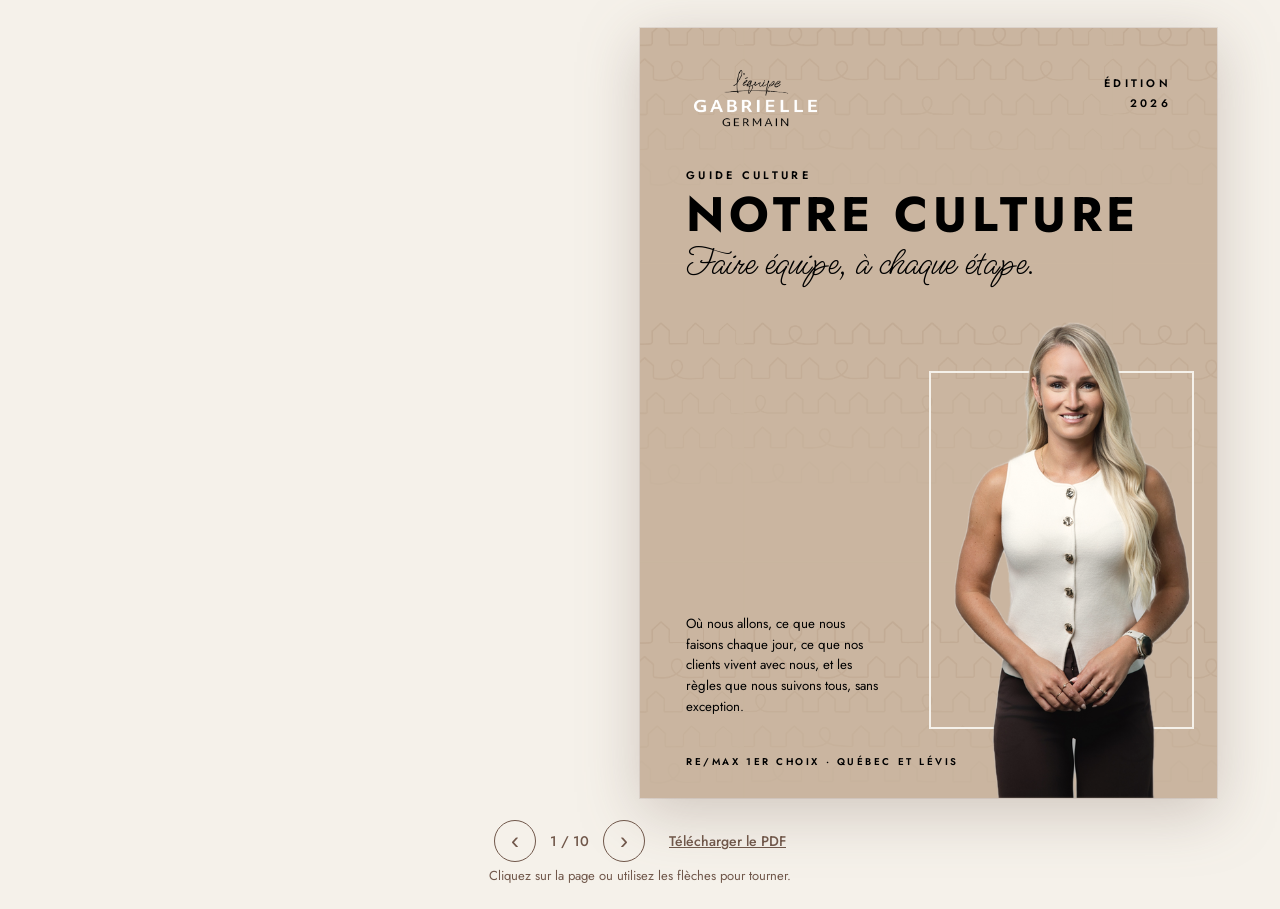
==== commit 1ddd598a: "Portail v2 : Validation en fil continu et Bibliothèque des documents validés - Nouvelle interface : " ====
--- a/docs/culture/index.html
+++ b/docs/culture/index.html
@@ -162,6 +162,10 @@
           <div class="membre"><div class="ph"><img src="../site/images/gabrielle.jpg" alt="Gabrielle Germain"></div><b>Gabrielle Germain</b><span>Courtière en immobilier résidentiel et commercial</span></div>
           <div class="membre"><div class="ph"><img src="../site/images/victoria.jpg" alt="Victoria Racette"></div><b>Victoria Racette</b><span>Courtière en immobilier résidentiel</span></div>
           <div class="membre"><div class="ph"><img src="../site/images/nancy.jpg" alt="Nancy Villeneuve"></div><b>Nancy Villeneuve</b><span>Adjointe immobilière</span></div>
+          <div class="membre"><div class="ph"><img src="../site/images/antoine.jpg" alt="Antoine Tanguay"></div><b>Antoine Tanguay</b><span>Courtier immobilier résidentiel</span></div>
+          <div class="membre"><div class="ph"><img src="../site/images/marie-france.jpg" alt="Marie-France Drolet"></div><b>Marie-France Drolet</b><span>Courtière en immobilier résidentiel</span></div>
+          <div class="membre"><div class="ph"><img src="../site/images/audrey.jpg" alt="Audrey Vallières-Olivier"></div><b>Audrey Vallières-Olivier</b><span>Courtière en immobilier résidentiel</span></div>
+          <div class="membre"><div class="ph"><img src="../site/images/victoria-gagnon.jpg" alt="Victoria Gagnon"></div><b>Victoria Gagnon</b><span>Courtière à venir</span></div>
         </div>
         <div class="equipe-mot"><span class="trait centre"></span><img src="../../marque/en-mode_fond-pale.png" alt="En mode immobilier" style="width:34cqw;margin:0 auto;display:block"></div>
         </div>
@@ -174,7 +178,8 @@
       <div class="dos-c">
         <img class="logo-img" src="../../marque/logo-equipe_fond-moyen.png" alt="L'équipe Gabrielle Germain">
         <p class="script">Faire équipe, à chaque étape.</p>
-        <p class="site">gabriellegermain.ca · RE/MAX 1er Choix · Québec et Lévis</p>
+        <img src="../../marque/remax-1er-choix_fond-clair.svg" alt="RE/MAX 1er Choix inc." style="display:block;width:46%;margin:3cqw auto 0">
+        <p class="site">gabriellegermain.ca · Québec et Lévis</p>
         <div class="motif-bas"></div>
       </div>
     </div>
--- a/docs/culture/culture.css
+++ b/docs/culture/culture.css
@@ -165,7 +165,7 @@
 .retenir p{margin:0;font:600 1.8cqw var(--jo);letter-spacing:.3em;text-transform:uppercase;color:#000}
 
 /* ---------- 17 · L'équipe ---------- */
-.equipe-g{display:grid;grid-template-columns:repeat(3,1fr);gap:2.6cqw;margin-top:2cqw}
+.equipe-g{display:grid;grid-template-columns:repeat(4,1fr);gap:2cqw;margin-top:2cqw}
 .membre{text-align:center}
 .membre .ph{position:relative;aspect-ratio:3/4;overflow:hidden;margin-bottom:2cqw;box-shadow:1.6cqw 1.6cqw 0 var(--rose)}
 .membre:nth-child(2) .ph{box-shadow:1.6cqw 1.6cqw 0 var(--sauge)}
@@ -276,3 +276,11 @@
 .dos-c::before{content:'';position:absolute;inset:0;background:url(../../marque/motif-maison-twist-horizontal-toffee.png) repeat center/64cqw auto;opacity:.55}
 .dos-c>*{position:relative;z-index:1}
 .couv-c::before{content:'';position:absolute;inset:0;background:url(../../marque/motif-maison-twist-horizontal-toffee.png) repeat center/64cqw auto;opacity:.35}
+/* Équipe de 7 (28 oct. 2026) : photos carrées pour que la grille tienne sous le titre */
+.equipe-g .membre .ph{aspect-ratio:1/1;margin-bottom:1.4cqw;box-shadow:1.2cqw 1.2cqw 0 var(--rose)}
+.equipe-g .membre:nth-child(2) .ph,.equipe-g .membre:nth-child(6) .ph{box-shadow:1.2cqw 1.2cqw 0 var(--sauge)}
+.equipe-g .membre:nth-child(3) .ph,.equipe-g .membre:nth-child(7) .ph{box-shadow:1.2cqw 1.2cqw 0 var(--toffee)}
+.equipe-g .membre .ph img{object-position:50% 15%}
+.equipe-g .membre b{font-size:1.9cqw}
+.equipe-g .membre span{font-size:1.6cqw}
+.equipe-g{row-gap:3cqw}
